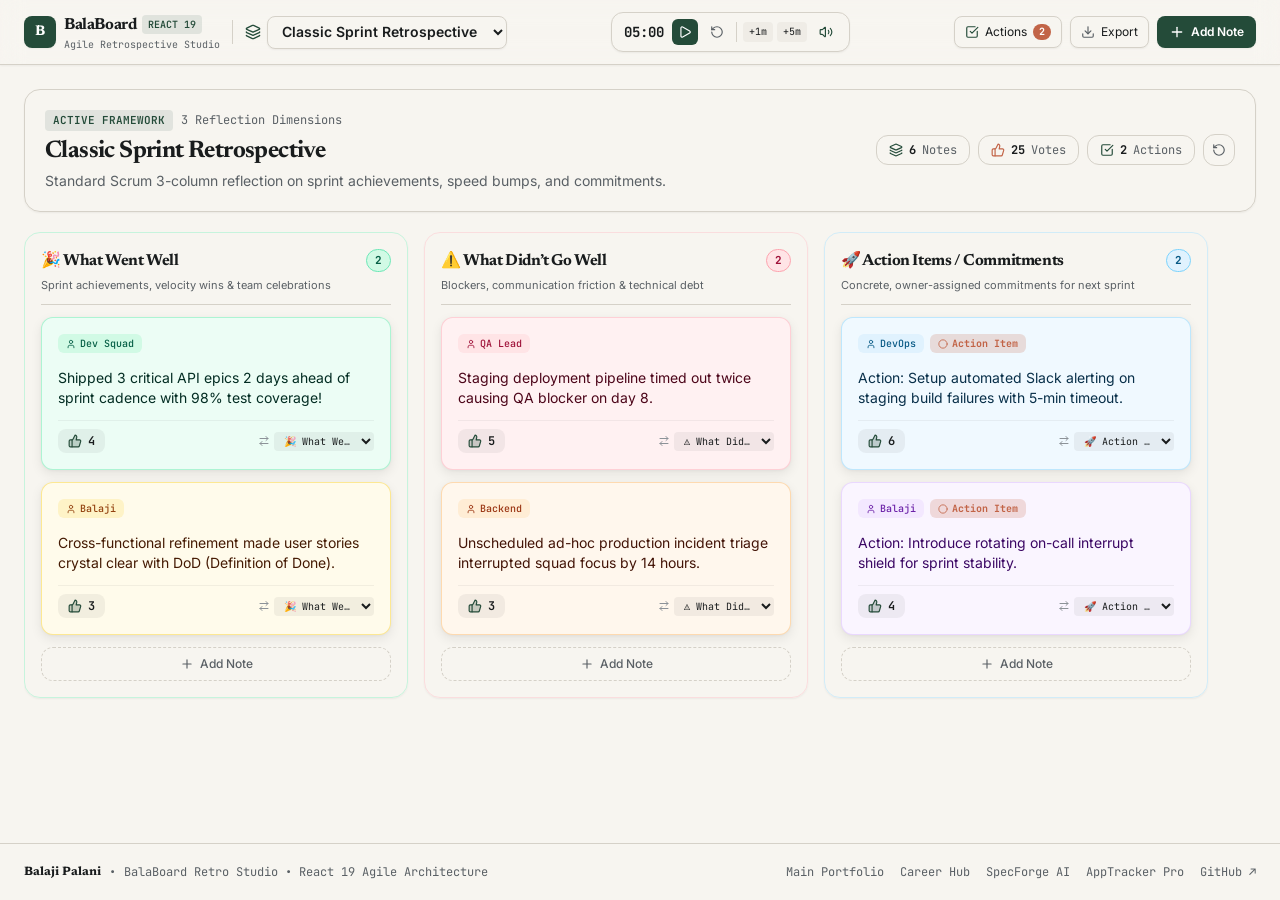
==== retro-studio/index.html @ a868adc1 "feat(retro): upgrade BalaBoard Retro Studio to React 19 and add OpenGraph social cards" ====
<!DOCTYPE html>
<html lang="en">
  <head>
    <meta charset="UTF-8" />
    <meta name="viewport" content="width=device-width, initial-scale=1.0" />
    <title>BalaBoard Retro Studio • Enterprise Agile Retrospective Canvas</title>
    <meta name="description" content="High-craft agile retrospective canvas with 8 sprint frameworks (Sailboat, 4Ls, DAKI, Mad/Sad/Glad), interactive sticky notes, dot voting, sprint timer chimes, and 1-click Jira export." />
    
    <!-- OpenGraph / Social Cards -->
    <meta property="og:type" content="website" />
    <meta property="og:title" content="BalaBoard Retro Studio • Enterprise Agile Retrospective Canvas" />
    <meta property="og:description" content="Interactive sprint retrospective canvas with 8 agile frameworks, Web Audio timer, sticky dot voting, and Jira issue synthesis." />
    <meta property="og:image" content="https://layyzee.github.io/scrum-master-career-portal/assets/img/og-balaboard.png" />
    <meta property="og:url" content="https://layyzee.github.io/scrum-master-career-portal/retro-studio/" />
    <meta name="twitter:card" content="summary_large_image" />
    <meta name="twitter:title" content="BalaBoard Retro Studio • Enterprise Agile Retrospective Canvas" />
    <meta name="twitter:description" content="Interactive sprint retrospective canvas with 8 agile frameworks, Web Audio timer, sticky dot voting, and Jira issue synthesis." />
    <meta name="twitter:image" content="https://layyzee.github.io/scrum-master-career-portal/assets/img/og-balaboard.png" />

    <!-- Google Fonts -->
    <link rel="preconnect" href="https://fonts.googleapis.com" />
    <link rel="preconnect" href="https://fonts.gstatic.com" crossorigin />
    <link href="https://fonts.googleapis.com/css2?family=Inter:wght@400;500;600;700&family=JetBrains+Mono:wght@400;500;600&family=Newsreader:ital,opsz,wght@0,6..72,400;0,6..72,500;0,6..72,600;1,6..72,400&display=swap" rel="stylesheet" />
    <script type="module" crossorigin src="./assets/index-BmQZ3aXp.js"></script>
    <link rel="stylesheet" crossorigin href="./assets/index-DiYZSaha.css">
  </head>
  <body class="bg-canvas text-ink antialiased selection:bg-forest/15 selection:text-forest overflow-x-hidden min-h-screen flex flex-col">
    <div id="root" class="flex-1 flex flex-col"></div>
  </body>
</html>
---- retro-studio/assets/index-DiYZSaha.css ----
*,:before,:after{--tw-border-spacing-x: 0;--tw-border-spacing-y: 0;--tw-translate-x: 0;--tw-translate-y: 0;--tw-rotate: 0;--tw-skew-x: 0;--tw-skew-y: 0;--tw-scale-x: 1;--tw-scale-y: 1;--tw-pan-x: ;--tw-pan-y: ;--tw-pinch-zoom: ;--tw-scroll-snap-strictness: proximity;--tw-gradient-from-position: ;--tw-gradient-via-position: ;--tw-gradient-to-position: ;--tw-ordinal: ;--tw-slashed-zero: ;--tw-numeric-figure: ;--tw-numeric-spacing: ;--tw-numeric-fraction: ;--tw-ring-inset: ;--tw-ring-offset-width: 0px;--tw-ring-offset-color: #fff;--tw-ring-color: rgb(59 130 246 / .5);--tw-ring-offset-shadow: 0 0 #0000;--tw-ring-shadow: 0 0 #0000;--tw-shadow: 0 0 #0000;--tw-shadow-colored: 0 0 #0000;--tw-blur: ;--tw-brightness: ;--tw-contrast: ;--tw-grayscale: ;--tw-hue-rotate: ;--tw-invert: ;--tw-saturate: ;--tw-sepia: ;--tw-drop-shadow: ;--tw-backdrop-blur: ;--tw-backdrop-brightness: ;--tw-backdrop-contrast: ;--tw-backdrop-grayscale: ;--tw-backdrop-hue-rotate: ;--tw-backdrop-invert: ;--tw-backdrop-opacity: ;--tw-backdrop-saturate: ;--tw-backdrop-sepia: ;--tw-contain-size: ;--tw-contain-layout: ;--tw-contain-paint: ;--tw-contain-style: }::backdrop{--tw-border-spacing-x: 0;--tw-border-spacing-y: 0;--tw-translate-x: 0;--tw-translate-y: 0;--tw-rotate: 0;--tw-skew-x: 0;--tw-skew-y: 0;--tw-scale-x: 1;--tw-scale-y: 1;--tw-pan-x: ;--tw-pan-y: ;--tw-pinch-zoom: ;--tw-scroll-snap-strictness: proximity;--tw-gradient-from-position: ;--tw-gradient-via-position: ;--tw-gradient-to-position: ;--tw-ordinal: ;--tw-slashed-zero: ;--tw-numeric-figure: ;--tw-numeric-spacing: ;--tw-numeric-fraction: ;--tw-ring-inset: ;--tw-ring-offset-width: 0px;--tw-ring-offset-color: #fff;--tw-ring-color: rgb(59 130 246 / .5);--tw-ring-offset-shadow: 0 0 #0000;--tw-ring-shadow: 0 0 #0000;--tw-shadow: 0 0 #0000;--tw-shadow-colored: 0 0 #0000;--tw-blur: ;--tw-brightness: ;--tw-contrast: ;--tw-grayscale: ;--tw-hue-rotate: ;--tw-invert: ;--tw-saturate: ;--tw-sepia: ;--tw-drop-shadow: ;--tw-backdrop-blur: ;--tw-backdrop-brightness: ;--tw-backdrop-contrast: ;--tw-backdrop-grayscale: ;--tw-backdrop-hue-rotate: ;--tw-backdrop-invert: ;--tw-backdrop-opacity: ;--tw-backdrop-saturate: ;--tw-backdrop-sepia: ;--tw-contain-size: ;--tw-contain-layout: ;--tw-contain-paint: ;--tw-contain-style: }*,:before,:after{box-sizing:border-box;border-width:0;border-style:solid;border-color:#e5e7eb}:before,:after{--tw-content: ""}html,:host{line-height:1.5;-webkit-text-size-adjust:100%;-moz-tab-size:4;-o-tab-size:4;tab-size:4;font-family:Inter,system-ui,sans-serif;font-feature-settings:normal;font-variation-settings:normal;-webkit-tap-highlight-color:transparent}body{margin:0;line-height:inherit}hr{height:0;color:inherit;border-top-width:1px}abbr:where([title]){-webkit-text-decoration:underline dotted;text-decoration:underline dotted}h1,h2,h3,h4,h5,h6{font-size:inherit;font-weight:inherit}a{color:inherit;text-decoration:inherit}b,strong{font-weight:bolder}code,kbd,samp,pre{font-family:JetBrains Mono,Menlo,monospace;font-feature-settings:normal;font-variation-settings:normal;font-size:1em}small{font-size:80%}sub,sup{font-size:75%;line-height:0;position:relative;vertical-align:baseline}sub{bottom:-.25em}sup{top:-.5em}table{text-indent:0;border-color:inherit;border-collapse:collapse}button,input,optgroup,select,textarea{font-family:inherit;font-feature-settings:inherit;font-variation-settings:inherit;font-size:100%;font-weight:inherit;line-height:inherit;letter-spacing:inherit;color:inherit;margin:0;padding:0}button,select{text-transform:none}button,input:where([type=button]),input:where([type=reset]),input:where([type=submit]){-webkit-appearance:button;background-color:transparent;background-image:none}:-moz-focusring{outline:auto}:-moz-ui-invalid{box-shadow:none}progress{vertical-align:baseline}::-webkit-inner-spin-button,::-webkit-outer-spin-button{height:auto}[type=search]{-webkit-appearance:textfield;outline-offset:-2px}::-webkit-search-decoration{-webkit-appearance:none}::-webkit-file-upload-button{-webkit-appearance:button;font:inherit}summary{display:list-item}blockquote,dl,dd,h1,h2,h3,h4,h5,h6,hr,figure,p,pre{margin:0}fieldset{margin:0;padding:0}legend{padding:0}ol,ul,menu{list-style:none;margin:0;padding:0}dialog{padding:0}textarea{resize:vertical}input::-moz-placeholder,textarea::-moz-placeholder{opacity:1;color:#9ca3af}input::placeholder,textarea::placeholder{opacity:1;color:#9ca3af}button,[role=button]{cursor:pointer}:disabled{cursor:default}img,svg,video,canvas,audio,iframe,embed,object{display:block;vertical-align:middle}img,video{max-width:100%;height:auto}[hidden]:where(:not([hidden=until-found])){display:none}html,body{margin:0;padding:0;overflow-x:clip}.fixed{position:fixed}.relative{position:relative}.sticky{position:sticky}.inset-0{top:0;right:0;bottom:0;left:0}.top-0{top:0}.z-30{z-index:30}.z-50{z-index:50}.mx-auto{margin-left:auto;margin-right:auto}.mb-2{margin-bottom:.5rem}.mb-3{margin-bottom:.75rem}.mt-0\.5{margin-top:.125rem}.mt-1{margin-top:.25rem}.mt-2{margin-top:.5rem}.mt-3{margin-top:.75rem}.mt-8{margin-top:2rem}.flex{display:flex}.inline-flex{display:inline-flex}.grid{display:grid}.hidden{display:none}.h-2{height:.5rem}.h-2\.5{height:.625rem}.h-3{height:.75rem}.h-3\.5{height:.875rem}.h-4{height:1rem}.h-5{height:1.25rem}.h-6{height:1.5rem}.h-7{height:1.75rem}.h-8{height:2rem}.h-full{height:100%}.max-h-\[380px\]{max-height:380px}.max-h-\[90vh\]{max-height:90vh}.min-h-\[160px\]{min-height:160px}.min-h-\[220px\]{min-height:220px}.min-h-screen{min-height:100vh}.w-2\.5{width:.625rem}.w-3{width:.75rem}.w-3\.5{width:.875rem}.w-4{width:1rem}.w-5{width:1.25rem}.w-7{width:1.75rem}.w-8{width:2rem}.w-full{width:100%}.w-px{width:1px}.min-w-0{min-width:0px}.min-w-\[280px\]{min-width:280px}.min-w-full{min-width:100%}.max-w-2xl{max-width:42rem}.max-w-7xl{max-width:80rem}.max-w-\[100px\]{max-width:100px}.max-w-\[170px\]{max-width:170px}.max-w-\[200px\]{max-width:200px}.max-w-full{max-width:100%}.max-w-lg{max-width:32rem}.max-w-md{max-width:28rem}.flex-1{flex:1 1 0%}.shrink-0{flex-shrink:0}.scale-110{--tw-scale-x: 1.1;--tw-scale-y: 1.1;transform:translate(var(--tw-translate-x),var(--tw-translate-y)) rotate(var(--tw-rotate)) skew(var(--tw-skew-x)) skewY(var(--tw-skew-y)) scaleX(var(--tw-scale-x)) scaleY(var(--tw-scale-y))}@keyframes pulse{50%{opacity:.5}}.animate-pulse{animation:pulse 2s cubic-bezier(.4,0,.6,1) infinite}.cursor-grab{cursor:grab}.cursor-pointer{cursor:pointer}.select-none{-webkit-user-select:none;-moz-user-select:none;user-select:none}.select-all{-webkit-user-select:all;-moz-user-select:all;user-select:all}.resize-none{resize:none}.grid-cols-1{grid-template-columns:repeat(1,minmax(0,1fr))}.flex-col{flex-direction:column}.flex-wrap{flex-wrap:wrap}.items-start{align-items:flex-start}.items-center{align-items:center}.justify-end{justify-content:flex-end}.justify-center{justify-content:center}.justify-between{justify-content:space-between}.gap-1{gap:.25rem}.gap-1\.5{gap:.375rem}.gap-2{gap:.5rem}.gap-2\.5{gap:.625rem}.gap-3{gap:.75rem}.gap-4{gap:1rem}.self-start{align-self:flex-start}.overflow-auto{overflow:auto}.overflow-hidden{overflow:hidden}.overflow-x-auto{overflow-x:auto}.overflow-y-auto{overflow-y:auto}.overflow-x-hidden{overflow-x:hidden}.truncate{overflow:hidden;text-overflow:ellipsis;white-space:nowrap}.whitespace-pre{white-space:pre}.whitespace-pre-wrap{white-space:pre-wrap}.rounded{border-radius:.25rem}.rounded-2xl{border-radius:1rem}.rounded-full{border-radius:9999px}.rounded-lg{border-radius:.5rem}.rounded-md{border-radius:.375rem}.rounded-xl{border-radius:.75rem}.border{border-width:1px}.border-2{border-width:2px}.border-b{border-bottom-width:1px}.border-l{border-left-width:1px}.border-t{border-top-width:1px}.border-dashed{border-style:dashed}.border-none{border-style:none}.border-amber-200\/60{border-color:#fde68a99}.border-amber-200\/90{border-color:#fde68ae6}.border-amber-300{--tw-border-opacity: 1;border-color:rgb(252 211 77 / var(--tw-border-opacity, 1))}.border-black\/10{border-color:#0000001a}.border-black\/5{border-color:#0000000d}.border-emerald-200\/60{border-color:#a7f3d099}.border-emerald-200\/90{border-color:#a7f3d0e6}.border-emerald-300{--tw-border-opacity: 1;border-color:rgb(110 231 183 / var(--tw-border-opacity, 1))}.border-orange-200\/90{border-color:#fed7aae6}.border-purple-200\/60{border-color:#e9d5ff99}.border-purple-200\/90{border-color:#e9d5ffe6}.border-purple-300{--tw-border-opacity: 1;border-color:rgb(216 180 254 / var(--tw-border-opacity, 1))}.border-rose-200\/60{border-color:#fecdd399}.border-rose-200\/90{border-color:#fecdd3e6}.border-rose-300{--tw-border-opacity: 1;border-color:rgb(253 164 175 / var(--tw-border-opacity, 1))}.border-sand-border{--tw-border-opacity: 1;border-color:rgb(213 209 200 / var(--tw-border-opacity, 1))}.border-sky-200\/60{border-color:#bae6fd99}.border-sky-200\/90{border-color:#bae6fde6}.border-sky-300{--tw-border-opacity: 1;border-color:rgb(125 211 252 / var(--tw-border-opacity, 1))}.border-slate-200\/60{border-color:#e2e8f099}.border-slate-300{--tw-border-opacity: 1;border-color:rgb(203 213 225 / var(--tw-border-opacity, 1))}.bg-amber-100{--tw-bg-opacity: 1;background-color:rgb(254 243 199 / var(--tw-bg-opacity, 1))}.bg-amber-50{--tw-bg-opacity: 1;background-color:rgb(255 251 235 / var(--tw-bg-opacity, 1))}.bg-amber-500\/5{background-color:#f59e0b0d}.bg-black\/5{background-color:#0000000d}.bg-canvas{--tw-bg-opacity: 1;background-color:rgb(247 245 240 / var(--tw-bg-opacity, 1))}.bg-canvas-warm{--tw-bg-opacity: 1;background-color:rgb(239 236 230 / var(--tw-bg-opacity, 1))}.bg-canvas-warm\/50{background-color:#efece680}.bg-canvas\/40{background-color:#f7f5f066}.bg-canvas\/50{background-color:#f7f5f080}.bg-canvas\/70{background-color:#f7f5f0b3}.bg-emerald-100{--tw-bg-opacity: 1;background-color:rgb(209 250 229 / var(--tw-bg-opacity, 1))}.bg-emerald-50{--tw-bg-opacity: 1;background-color:rgb(236 253 245 / var(--tw-bg-opacity, 1))}.bg-emerald-500\/5{background-color:#10b9810d}.bg-forest{--tw-bg-opacity: 1;background-color:rgb(36 75 57 / var(--tw-bg-opacity, 1))}.bg-forest\/10{background-color:#244b391a}.bg-ink\/30{background-color:#191c1d4d}.bg-ink\/40{background-color:#191c1d66}.bg-orange-100{--tw-bg-opacity: 1;background-color:rgb(255 237 213 / var(--tw-bg-opacity, 1))}.bg-orange-50{--tw-bg-opacity: 1;background-color:rgb(255 247 237 / var(--tw-bg-opacity, 1))}.bg-purple-100{--tw-bg-opacity: 1;background-color:rgb(243 232 255 / var(--tw-bg-opacity, 1))}.bg-purple-50{--tw-bg-opacity: 1;background-color:rgb(250 245 255 / var(--tw-bg-opacity, 1))}.bg-purple-500\/5{background-color:#a855f70d}.bg-rose-100{--tw-bg-opacity: 1;background-color:rgb(255 228 230 / var(--tw-bg-opacity, 1))}.bg-rose-50{--tw-bg-opacity: 1;background-color:rgb(255 241 242 / var(--tw-bg-opacity, 1))}.bg-rose-500\/5{background-color:#f43f5e0d}.bg-sand{--tw-bg-opacity: 1;background-color:rgb(232 229 223 / var(--tw-bg-opacity, 1))}.bg-sand-border{--tw-bg-opacity: 1;background-color:rgb(213 209 200 / var(--tw-bg-opacity, 1))}.bg-sky-100{--tw-bg-opacity: 1;background-color:rgb(224 242 254 / var(--tw-bg-opacity, 1))}.bg-sky-50{--tw-bg-opacity: 1;background-color:rgb(240 249 255 / var(--tw-bg-opacity, 1))}.bg-sky-500\/5{background-color:#0ea5e90d}.bg-slate-100{--tw-bg-opacity: 1;background-color:rgb(241 245 249 / var(--tw-bg-opacity, 1))}.bg-slate-500\/5{background-color:#64748b0d}.bg-terracotta{--tw-bg-opacity: 1;background-color:rgb(194 100 71 / var(--tw-bg-opacity, 1))}.bg-terracotta\/20{background-color:#c2644733}.fill-forest{fill:#244b39}.fill-forest\/20{fill:#244b3933}.p-1{padding:.25rem}.p-2{padding:.5rem}.p-2\.5{padding:.625rem}.p-3{padding:.75rem}.p-4{padding:1rem}.p-5{padding:1.25rem}.p-6{padding:1.5rem}.p-8{padding:2rem}.px-1\.5{padding-left:.375rem;padding-right:.375rem}.px-2{padding-left:.5rem;padding-right:.5rem}.px-2\.5{padding-left:.625rem;padding-right:.625rem}.px-3{padding-left:.75rem;padding-right:.75rem}.px-3\.5{padding-left:.875rem;padding-right:.875rem}.px-4{padding-left:1rem;padding-right:1rem}.py-0\.5{padding-top:.125rem;padding-bottom:.125rem}.py-1{padding-top:.25rem;padding-bottom:.25rem}.py-1\.5{padding-top:.375rem;padding-bottom:.375rem}.py-2{padding-top:.5rem;padding-bottom:.5rem}.py-2\.5{padding-top:.625rem;padding-bottom:.625rem}.py-3{padding-top:.75rem;padding-bottom:.75rem}.py-4{padding-top:1rem;padding-bottom:1rem}.py-5{padding-top:1.25rem;padding-bottom:1.25rem}.pb-3{padding-bottom:.75rem}.pb-4{padding-bottom:1rem}.pl-1\.5{padding-left:.375rem}.pt-1{padding-top:.25rem}.pt-2{padding-top:.5rem}.text-center{text-align:center}.font-mono{font-family:JetBrains Mono,Menlo,monospace}.font-sans{font-family:Inter,system-ui,sans-serif}.font-serif{font-family:Newsreader,Georgia,serif}.text-\[10px\]{font-size:10px}.text-\[11px\]{font-size:11px}.text-base{font-size:1rem;line-height:1.5rem}.text-lg{font-size:1.125rem;line-height:1.75rem}.text-sm{font-size:.875rem;line-height:1.25rem}.text-xl{font-size:1.25rem;line-height:1.75rem}.text-xs{font-size:.75rem;line-height:1rem}.font-bold{font-weight:700}.font-medium{font-weight:500}.font-semibold{font-weight:600}.uppercase{text-transform:uppercase}.tabular-nums{--tw-numeric-spacing: tabular-nums;font-variant-numeric:var(--tw-ordinal) var(--tw-slashed-zero) var(--tw-numeric-figure) var(--tw-numeric-spacing) var(--tw-numeric-fraction)}.leading-none{line-height:1}.leading-relaxed{line-height:1.625}.leading-tight{line-height:1.25}.tracking-tight{letter-spacing:-.025em}.text-amber-800{--tw-text-opacity: 1;color:rgb(146 64 14 / var(--tw-text-opacity, 1))}.text-amber-950{--tw-text-opacity: 1;color:rgb(69 26 3 / var(--tw-text-opacity, 1))}.text-emerald-800{--tw-text-opacity: 1;color:rgb(6 95 70 / var(--tw-text-opacity, 1))}.text-emerald-950{--tw-text-opacity: 1;color:rgb(2 44 34 / var(--tw-text-opacity, 1))}.text-forest{--tw-text-opacity: 1;color:rgb(36 75 57 / var(--tw-text-opacity, 1))}.text-ink{--tw-text-opacity: 1;color:rgb(25 28 29 / var(--tw-text-opacity, 1))}.text-ink-muted{--tw-text-opacity: 1;color:rgb(90 96 101 / var(--tw-text-opacity, 1))}.text-ink-subtle{--tw-text-opacity: 1;color:rgb(140 146 152 / var(--tw-text-opacity, 1))}.text-orange-800{--tw-text-opacity: 1;color:rgb(154 52 18 / var(--tw-text-opacity, 1))}.text-orange-950{--tw-text-opacity: 1;color:rgb(67 20 7 / var(--tw-text-opacity, 1))}.text-purple-800{--tw-text-opacity: 1;color:rgb(107 33 168 / var(--tw-text-opacity, 1))}.text-purple-950{--tw-text-opacity: 1;color:rgb(59 7 100 / var(--tw-text-opacity, 1))}.text-rose-800{--tw-text-opacity: 1;color:rgb(159 18 57 / var(--tw-text-opacity, 1))}.text-rose-950{--tw-text-opacity: 1;color:rgb(76 5 25 / var(--tw-text-opacity, 1))}.text-sand-border{--tw-text-opacity: 1;color:rgb(213 209 200 / var(--tw-text-opacity, 1))}.text-sky-800{--tw-text-opacity: 1;color:rgb(7 89 133 / var(--tw-text-opacity, 1))}.text-sky-950{--tw-text-opacity: 1;color:rgb(8 47 73 / var(--tw-text-opacity, 1))}.text-slate-800{--tw-text-opacity: 1;color:rgb(30 41 59 / var(--tw-text-opacity, 1))}.text-terracotta{--tw-text-opacity: 1;color:rgb(194 100 71 / var(--tw-text-opacity, 1))}.text-white{--tw-text-opacity: 1;color:rgb(255 255 255 / var(--tw-text-opacity, 1))}.underline{text-decoration-line:underline}.line-through{text-decoration-line:line-through}.antialiased{-webkit-font-smoothing:antialiased;-moz-osx-font-smoothing:grayscale}.opacity-0{opacity:0}.opacity-60{opacity:.6}.opacity-75{opacity:.75}.shadow-2xl{--tw-shadow: 0 25px 50px -12px rgb(0 0 0 / .25);--tw-shadow-colored: 0 25px 50px -12px var(--tw-shadow-color);box-shadow:var(--tw-ring-offset-shadow, 0 0 #0000),var(--tw-ring-shadow, 0 0 #0000),var(--tw-shadow)}.shadow-sticky{--tw-shadow: 0 4px 12px rgba(25, 28, 29, .08), 0 1px 3px rgba(25, 28, 29, .04);--tw-shadow-colored: 0 4px 12px var(--tw-shadow-color), 0 1px 3px var(--tw-shadow-color);box-shadow:var(--tw-ring-offset-shadow, 0 0 #0000),var(--tw-ring-shadow, 0 0 #0000),var(--tw-shadow)}.shadow-xs{--tw-shadow: 0 1px 2px rgba(25, 28, 29, .05);--tw-shadow-colored: 0 1px 2px var(--tw-shadow-color);box-shadow:var(--tw-ring-offset-shadow, 0 0 #0000),var(--tw-ring-shadow, 0 0 #0000),var(--tw-shadow)}.ring{--tw-ring-offset-shadow: var(--tw-ring-inset) 0 0 0 var(--tw-ring-offset-width) var(--tw-ring-offset-color);--tw-ring-shadow: var(--tw-ring-inset) 0 0 0 calc(3px + var(--tw-ring-offset-width)) var(--tw-ring-color);box-shadow:var(--tw-ring-offset-shadow),var(--tw-ring-shadow),var(--tw-shadow, 0 0 #0000)}.ring-2{--tw-ring-offset-shadow: var(--tw-ring-inset) 0 0 0 var(--tw-ring-offset-width) var(--tw-ring-offset-color);--tw-ring-shadow: var(--tw-ring-inset) 0 0 0 calc(2px + var(--tw-ring-offset-width)) var(--tw-ring-color);box-shadow:var(--tw-ring-offset-shadow),var(--tw-ring-shadow),var(--tw-shadow, 0 0 #0000)}.ring-amber-400{--tw-ring-opacity: 1;--tw-ring-color: rgb(251 191 36 / var(--tw-ring-opacity, 1))}.ring-emerald-400{--tw-ring-opacity: 1;--tw-ring-color: rgb(52 211 153 / var(--tw-ring-opacity, 1))}.ring-orange-400{--tw-ring-opacity: 1;--tw-ring-color: rgb(251 146 60 / var(--tw-ring-opacity, 1))}.ring-purple-400{--tw-ring-opacity: 1;--tw-ring-color: rgb(192 132 252 / var(--tw-ring-opacity, 1))}.ring-rose-400{--tw-ring-opacity: 1;--tw-ring-color: rgb(251 113 133 / var(--tw-ring-opacity, 1))}.ring-sky-400{--tw-ring-opacity: 1;--tw-ring-color: rgb(56 189 248 / var(--tw-ring-opacity, 1))}.ring-offset-2{--tw-ring-offset-width: 2px}.filter{filter:var(--tw-blur) var(--tw-brightness) var(--tw-contrast) var(--tw-grayscale) var(--tw-hue-rotate) var(--tw-invert) var(--tw-saturate) var(--tw-sepia) var(--tw-drop-shadow)}.backdrop-blur-md{--tw-backdrop-blur: blur(12px);-webkit-backdrop-filter:var(--tw-backdrop-blur) var(--tw-backdrop-brightness) var(--tw-backdrop-contrast) var(--tw-backdrop-grayscale) var(--tw-backdrop-hue-rotate) var(--tw-backdrop-invert) var(--tw-backdrop-opacity) var(--tw-backdrop-saturate) var(--tw-backdrop-sepia);backdrop-filter:var(--tw-backdrop-blur) var(--tw-backdrop-brightness) var(--tw-backdrop-contrast) var(--tw-backdrop-grayscale) var(--tw-backdrop-hue-rotate) var(--tw-backdrop-invert) var(--tw-backdrop-opacity) var(--tw-backdrop-saturate) var(--tw-backdrop-sepia)}.transition-all{transition-property:all;transition-timing-function:cubic-bezier(.4,0,.2,1);transition-duration:.15s}.transition-colors{transition-property:color,background-color,border-color,text-decoration-color,fill,stroke;transition-timing-function:cubic-bezier(.4,0,.2,1);transition-duration:.15s}.transition-opacity{transition-property:opacity;transition-timing-function:cubic-bezier(.4,0,.2,1);transition-duration:.15s}.transition-transform{transition-property:transform;transition-timing-function:cubic-bezier(.4,0,.2,1);transition-duration:.15s}.duration-150{transition-duration:.15s}.duration-200{transition-duration:.2s}.duration-300{transition-duration:.3s}::-webkit-scrollbar{width:6px;height:6px}::-webkit-scrollbar-track{background:transparent}::-webkit-scrollbar-thumb{background:#55606533;border-radius:9999px}::-webkit-scrollbar-thumb:hover{background:#55606559}.sticky-note{transition:transform .18s cubic-bezier(.16,1,.3,1),box-shadow .18s ease}.sticky-note:hover{transform:translateY(-2px) scale(1.01)}.sticky-note.is-dragging{opacity:.4;transform:scale(.96) rotate(-1deg)}.column-drop-zone.drag-over{outline:2px dashed #244B39;outline-offset:-3px;background-color:#244b390a}.selection\:bg-forest\/15 *::-moz-selection{background-color:#244b3926}.selection\:bg-forest\/15 *::selection{background-color:#244b3926}.selection\:text-forest *::-moz-selection{--tw-text-opacity: 1;color:rgb(36 75 57 / var(--tw-text-opacity, 1))}.selection\:text-forest *::selection{--tw-text-opacity: 1;color:rgb(36 75 57 / var(--tw-text-opacity, 1))}.selection\:bg-forest\/15::-moz-selection{background-color:#244b3926}.selection\:bg-forest\/15::selection{background-color:#244b3926}.selection\:text-forest::-moz-selection{--tw-text-opacity: 1;color:rgb(36 75 57 / var(--tw-text-opacity, 1))}.selection\:text-forest::selection{--tw-text-opacity: 1;color:rgb(36 75 57 / var(--tw-text-opacity, 1))}.placeholder\:text-ink-subtle::-moz-placeholder{--tw-text-opacity: 1;color:rgb(140 146 152 / var(--tw-text-opacity, 1))}.placeholder\:text-ink-subtle::placeholder{--tw-text-opacity: 1;color:rgb(140 146 152 / var(--tw-text-opacity, 1))}.hover\:scale-105:hover{--tw-scale-x: 1.05;--tw-scale-y: 1.05;transform:translate(var(--tw-translate-x),var(--tw-translate-y)) rotate(var(--tw-rotate)) skew(var(--tw-skew-x)) skewY(var(--tw-skew-y)) scaleX(var(--tw-scale-x)) scaleY(var(--tw-scale-y))}.hover\:scale-110:hover{--tw-scale-x: 1.1;--tw-scale-y: 1.1;transform:translate(var(--tw-translate-x),var(--tw-translate-y)) rotate(var(--tw-rotate)) skew(var(--tw-skew-x)) skewY(var(--tw-skew-y)) scaleX(var(--tw-scale-x)) scaleY(var(--tw-scale-y))}.hover\:border-amber-400:hover{--tw-border-opacity: 1;border-color:rgb(251 191 36 / var(--tw-border-opacity, 1))}.hover\:border-emerald-400:hover{--tw-border-opacity: 1;border-color:rgb(52 211 153 / var(--tw-border-opacity, 1))}.hover\:border-forest:hover{--tw-border-opacity: 1;border-color:rgb(36 75 57 / var(--tw-border-opacity, 1))}.hover\:border-orange-400:hover{--tw-border-opacity: 1;border-color:rgb(251 146 60 / var(--tw-border-opacity, 1))}.hover\:border-purple-400:hover{--tw-border-opacity: 1;border-color:rgb(192 132 252 / var(--tw-border-opacity, 1))}.hover\:border-rose-400:hover{--tw-border-opacity: 1;border-color:rgb(251 113 133 / var(--tw-border-opacity, 1))}.hover\:border-sky-400:hover{--tw-border-opacity: 1;border-color:rgb(56 189 248 / var(--tw-border-opacity, 1))}.hover\:bg-black\/10:hover{background-color:#0000001a}.hover\:bg-canvas:hover{--tw-bg-opacity: 1;background-color:rgb(247 245 240 / var(--tw-bg-opacity, 1))}.hover\:bg-canvas-warm:hover{--tw-bg-opacity: 1;background-color:rgb(239 236 230 / var(--tw-bg-opacity, 1))}.hover\:bg-forest-light:hover{--tw-bg-opacity: 1;background-color:rgb(47 94 72 / var(--tw-bg-opacity, 1))}.hover\:bg-sand-border:hover{--tw-bg-opacity: 1;background-color:rgb(213 209 200 / var(--tw-bg-opacity, 1))}.hover\:bg-terracotta-dark:hover{--tw-bg-opacity: 1;background-color:rgb(163 79 53 / var(--tw-bg-opacity, 1))}.hover\:bg-terracotta\/30:hover{background-color:#c264474d}.hover\:text-forest:hover{--tw-text-opacity: 1;color:rgb(36 75 57 / var(--tw-text-opacity, 1))}.hover\:text-forest-dark:hover{--tw-text-opacity: 1;color:rgb(27 56 43 / var(--tw-text-opacity, 1))}.hover\:text-ink:hover{--tw-text-opacity: 1;color:rgb(25 28 29 / var(--tw-text-opacity, 1))}.hover\:text-rose-600:hover{--tw-text-opacity: 1;color:rgb(225 29 72 / var(--tw-text-opacity, 1))}.hover\:shadow-sticky-hover:hover{--tw-shadow: 0 8px 24px rgba(25, 28, 29, .12), 0 2px 6px rgba(25, 28, 29, .06);--tw-shadow-colored: 0 8px 24px var(--tw-shadow-color), 0 2px 6px var(--tw-shadow-color);box-shadow:var(--tw-ring-offset-shadow, 0 0 #0000),var(--tw-ring-shadow, 0 0 #0000),var(--tw-shadow)}.focus\:outline-none:focus{outline:2px solid transparent;outline-offset:2px}.focus\:ring-1:focus{--tw-ring-offset-shadow: var(--tw-ring-inset) 0 0 0 var(--tw-ring-offset-width) var(--tw-ring-offset-color);--tw-ring-shadow: var(--tw-ring-inset) 0 0 0 calc(1px + var(--tw-ring-offset-width)) var(--tw-ring-color);box-shadow:var(--tw-ring-offset-shadow),var(--tw-ring-shadow),var(--tw-shadow, 0 0 #0000)}.focus\:ring-2:focus{--tw-ring-offset-shadow: var(--tw-ring-inset) 0 0 0 var(--tw-ring-offset-width) var(--tw-ring-offset-color);--tw-ring-shadow: var(--tw-ring-inset) 0 0 0 calc(2px + var(--tw-ring-offset-width)) var(--tw-ring-color);box-shadow:var(--tw-ring-offset-shadow),var(--tw-ring-shadow),var(--tw-shadow, 0 0 #0000)}.focus\:ring-forest:focus{--tw-ring-opacity: 1;--tw-ring-color: rgb(36 75 57 / var(--tw-ring-opacity, 1))}.active\:scale-95:active{--tw-scale-x: .95;--tw-scale-y: .95;transform:translate(var(--tw-translate-x),var(--tw-translate-y)) rotate(var(--tw-rotate)) skew(var(--tw-skew-x)) skewY(var(--tw-skew-y)) scaleX(var(--tw-scale-x)) scaleY(var(--tw-scale-y))}.active\:cursor-grabbing:active{cursor:grabbing}.group:hover .group-hover\:opacity-100{opacity:1}@media(min-width:640px){.sm\:block{display:block}.sm\:inline{display:inline}.sm\:flex{display:flex}.sm\:max-w-\[240px\]{max-width:240px}.sm\:max-w-sm{max-width:24rem}.sm\:grid-cols-2{grid-template-columns:repeat(2,minmax(0,1fr))}.sm\:flex-row{flex-direction:row}.sm\:gap-2{gap:.5rem}.sm\:p-1\.5{padding:.375rem}.sm\:p-4{padding:1rem}.sm\:p-5{padding:1.25rem}.sm\:p-6{padding:1.5rem}.sm\:px-2\.5{padding-left:.625rem;padding-right:.625rem}.sm\:px-3{padding-left:.75rem;padding-right:.75rem}.sm\:px-5{padding-left:1.25rem;padding-right:1.25rem}.sm\:px-6{padding-left:1.5rem;padding-right:1.5rem}.sm\:py-1\.5{padding-top:.375rem;padding-bottom:.375rem}.sm\:py-3{padding-top:.75rem;padding-bottom:.75rem}.sm\:py-6{padding-top:1.5rem;padding-bottom:1.5rem}.sm\:text-2xl{font-size:1.5rem;line-height:2rem}.sm\:text-base{font-size:1rem;line-height:1.5rem}.sm\:text-sm{font-size:.875rem;line-height:1.25rem}}@media(min-width:768px){.md\:block{display:block}.md\:inline{display:inline}.md\:flex-row{flex-direction:row}.md\:items-center{align-items:center}.md\:self-auto{align-self:auto}}@media(min-width:1024px){.lg\:block{display:block}}@media(min-width:1280px){.xl\:flex{display:flex}}
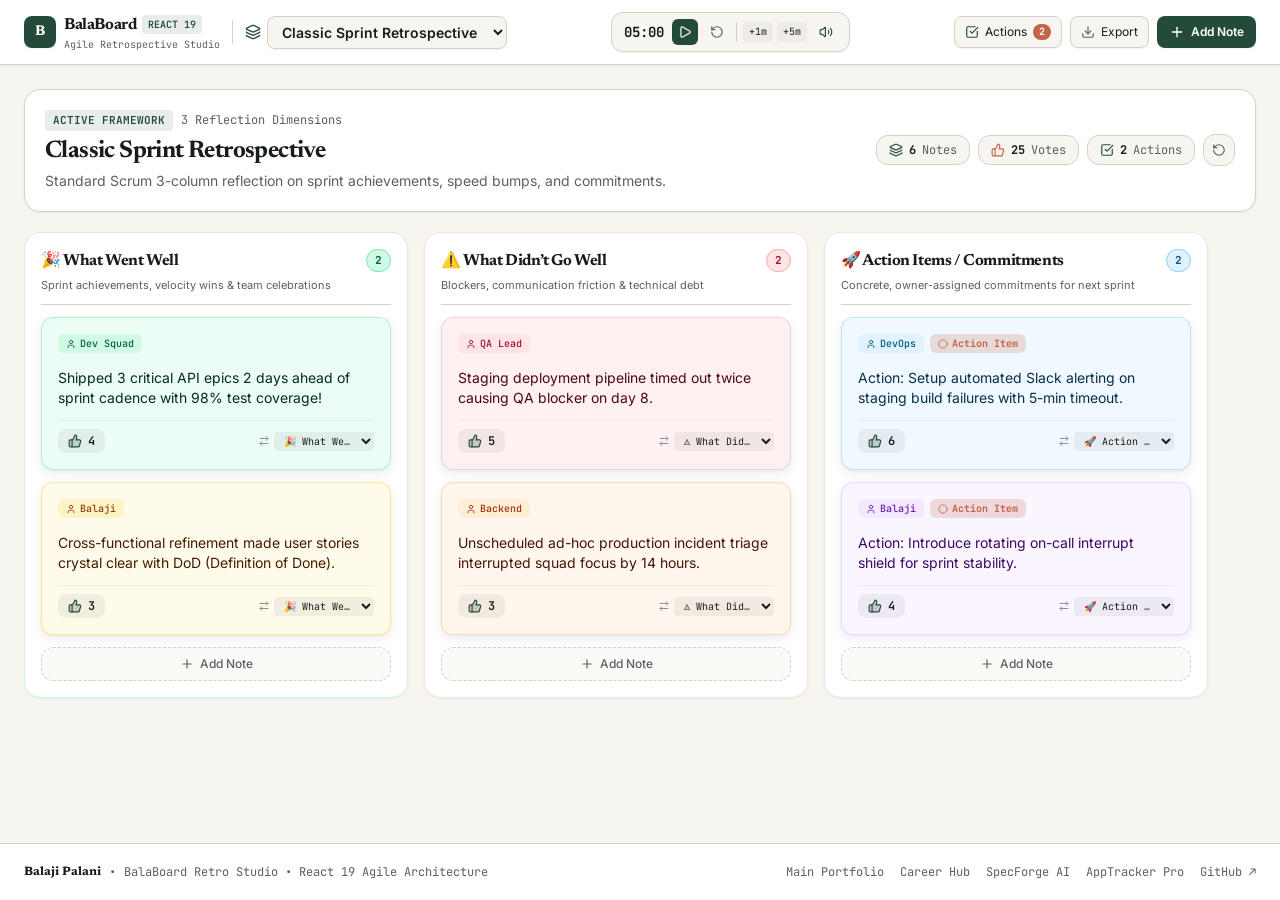
==== commit bde912a4: "fix(retro): fix transparent modal background with solid card styling and backdrop blur" ====
--- a/retro-studio/index.html
+++ b/retro-studio/index.html
@@ -21,8 +21,8 @@
     <link rel="preconnect" href="https://fonts.googleapis.com" />
     <link rel="preconnect" href="https://fonts.gstatic.com" crossorigin />
     <link href="https://fonts.googleapis.com/css2?family=Inter:wght@400;500;600;700&family=JetBrains+Mono:wght@400;500;600&family=Newsreader:ital,opsz,wght@0,6..72,400;0,6..72,500;0,6..72,600;1,6..72,400&display=swap" rel="stylesheet" />
-    <script type="module" crossorigin src="./assets/index-BmQZ3aXp.js"></script>
-    <link rel="stylesheet" crossorigin href="./assets/index-DiYZSaha.css">
+    <script type="module" crossorigin src="./assets/index-Beeuv8_q.js"></script>
+    <link rel="stylesheet" crossorigin href="./assets/index-DoCYtnZL.css">
   </head>
   <body class="bg-canvas text-ink antialiased selection:bg-forest/15 selection:text-forest overflow-x-hidden min-h-screen flex flex-col">
     <div id="root" class="flex-1 flex flex-col"></div>
--- a/retro-studio/assets/index-DoCYtnZL.css
+++ b/retro-studio/assets/index-DoCYtnZL.css
@@ -0,0 +1 @@
+*,:before,:after{--tw-border-spacing-x: 0;--tw-border-spacing-y: 0;--tw-translate-x: 0;--tw-translate-y: 0;--tw-rotate: 0;--tw-skew-x: 0;--tw-skew-y: 0;--tw-scale-x: 1;--tw-scale-y: 1;--tw-pan-x: ;--tw-pan-y: ;--tw-pinch-zoom: ;--tw-scroll-snap-strictness: proximity;--tw-gradient-from-position: ;--tw-gradient-via-position: ;--tw-gradient-to-position: ;--tw-ordinal: ;--tw-slashed-zero: ;--tw-numeric-figure: ;--tw-numeric-spacing: ;--tw-numeric-fraction: ;--tw-ring-inset: ;--tw-ring-offset-width: 0px;--tw-ring-offset-color: #fff;--tw-ring-color: rgb(59 130 246 / .5);--tw-ring-offset-shadow: 0 0 #0000;--tw-ring-shadow: 0 0 #0000;--tw-shadow: 0 0 #0000;--tw-shadow-colored: 0 0 #0000;--tw-blur: ;--tw-brightness: ;--tw-contrast: ;--tw-grayscale: ;--tw-hue-rotate: ;--tw-invert: ;--tw-saturate: ;--tw-sepia: ;--tw-drop-shadow: ;--tw-backdrop-blur: ;--tw-backdrop-brightness: ;--tw-backdrop-contrast: ;--tw-backdrop-grayscale: ;--tw-backdrop-hue-rotate: ;--tw-backdrop-invert: ;--tw-backdrop-opacity: ;--tw-backdrop-saturate: ;--tw-backdrop-sepia: ;--tw-contain-size: ;--tw-contain-layout: ;--tw-contain-paint: ;--tw-contain-style: }::backdrop{--tw-border-spacing-x: 0;--tw-border-spacing-y: 0;--tw-translate-x: 0;--tw-translate-y: 0;--tw-rotate: 0;--tw-skew-x: 0;--tw-skew-y: 0;--tw-scale-x: 1;--tw-scale-y: 1;--tw-pan-x: ;--tw-pan-y: ;--tw-pinch-zoom: ;--tw-scroll-snap-strictness: proximity;--tw-gradient-from-position: ;--tw-gradient-via-position: ;--tw-gradient-to-position: ;--tw-ordinal: ;--tw-slashed-zero: ;--tw-numeric-figure: ;--tw-numeric-spacing: ;--tw-numeric-fraction: ;--tw-ring-inset: ;--tw-ring-offset-width: 0px;--tw-ring-offset-color: #fff;--tw-ring-color: rgb(59 130 246 / .5);--tw-ring-offset-shadow: 0 0 #0000;--tw-ring-shadow: 0 0 #0000;--tw-shadow: 0 0 #0000;--tw-shadow-colored: 0 0 #0000;--tw-blur: ;--tw-brightness: ;--tw-contrast: ;--tw-grayscale: ;--tw-hue-rotate: ;--tw-invert: ;--tw-saturate: ;--tw-sepia: ;--tw-drop-shadow: ;--tw-backdrop-blur: ;--tw-backdrop-brightness: ;--tw-backdrop-contrast: ;--tw-backdrop-grayscale: ;--tw-backdrop-hue-rotate: ;--tw-backdrop-invert: ;--tw-backdrop-opacity: ;--tw-backdrop-saturate: ;--tw-backdrop-sepia: ;--tw-contain-size: ;--tw-contain-layout: ;--tw-contain-paint: ;--tw-contain-style: }*,:before,:after{box-sizing:border-box;border-width:0;border-style:solid;border-color:#e5e7eb}:before,:after{--tw-content: ""}html,:host{line-height:1.5;-webkit-text-size-adjust:100%;-moz-tab-size:4;-o-tab-size:4;tab-size:4;font-family:Inter,system-ui,sans-serif;font-feature-settings:normal;font-variation-settings:normal;-webkit-tap-highlight-color:transparent}body{margin:0;line-height:inherit}hr{height:0;color:inherit;border-top-width:1px}abbr:where([title]){-webkit-text-decoration:underline dotted;text-decoration:underline dotted}h1,h2,h3,h4,h5,h6{font-size:inherit;font-weight:inherit}a{color:inherit;text-decoration:inherit}b,strong{font-weight:bolder}code,kbd,samp,pre{font-family:JetBrains Mono,Menlo,monospace;font-feature-settings:normal;font-variation-settings:normal;font-size:1em}small{font-size:80%}sub,sup{font-size:75%;line-height:0;position:relative;vertical-align:baseline}sub{bottom:-.25em}sup{top:-.5em}table{text-indent:0;border-color:inherit;border-collapse:collapse}button,input,optgroup,select,textarea{font-family:inherit;font-feature-settings:inherit;font-variation-settings:inherit;font-size:100%;font-weight:inherit;line-height:inherit;letter-spacing:inherit;color:inherit;margin:0;padding:0}button,select{text-transform:none}button,input:where([type=button]),input:where([type=reset]),input:where([type=submit]){-webkit-appearance:button;background-color:transparent;background-image:none}:-moz-focusring{outline:auto}:-moz-ui-invalid{box-shadow:none}progress{vertical-align:baseline}::-webkit-inner-spin-button,::-webkit-outer-spin-button{height:auto}[type=search]{-webkit-appearance:textfield;outline-offset:-2px}::-webkit-search-decoration{-webkit-appearance:none}::-webkit-file-upload-button{-webkit-appearance:button;font:inherit}summary{display:list-item}blockquote,dl,dd,h1,h2,h3,h4,h5,h6,hr,figure,p,pre{margin:0}fieldset{margin:0;padding:0}legend{padding:0}ol,ul,menu{list-style:none;margin:0;padding:0}dialog{padding:0}textarea{resize:vertical}input::-moz-placeholder,textarea::-moz-placeholder{opacity:1;color:#9ca3af}input::placeholder,textarea::placeholder{opacity:1;color:#9ca3af}button,[role=button]{cursor:pointer}:disabled{cursor:default}img,svg,video,canvas,audio,iframe,embed,object{display:block;vertical-align:middle}img,video{max-width:100%;height:auto}[hidden]:where(:not([hidden=until-found])){display:none}html,body{margin:0;padding:0;overflow-x:clip}.fixed{position:fixed}.relative{position:relative}.sticky{position:sticky}.inset-0{top:0;right:0;bottom:0;left:0}.top-0{top:0}.z-10{z-index:10}.z-30{z-index:30}.z-50{z-index:50}.mx-auto{margin-left:auto;margin-right:auto}.mb-2{margin-bottom:.5rem}.mb-3{margin-bottom:.75rem}.mt-0\.5{margin-top:.125rem}.mt-1{margin-top:.25rem}.mt-2{margin-top:.5rem}.mt-3{margin-top:.75rem}.mt-8{margin-top:2rem}.flex{display:flex}.inline-flex{display:inline-flex}.grid{display:grid}.hidden{display:none}.h-2{height:.5rem}.h-2\.5{height:.625rem}.h-3{height:.75rem}.h-3\.5{height:.875rem}.h-4{height:1rem}.h-5{height:1.25rem}.h-6{height:1.5rem}.h-7{height:1.75rem}.h-8{height:2rem}.h-full{height:100%}.max-h-\[380px\]{max-height:380px}.max-h-\[90vh\]{max-height:90vh}.min-h-\[160px\]{min-height:160px}.min-h-\[220px\]{min-height:220px}.min-h-screen{min-height:100vh}.w-2\.5{width:.625rem}.w-3{width:.75rem}.w-3\.5{width:.875rem}.w-4{width:1rem}.w-5{width:1.25rem}.w-7{width:1.75rem}.w-8{width:2rem}.w-full{width:100%}.w-px{width:1px}.min-w-0{min-width:0px}.min-w-\[280px\]{min-width:280px}.min-w-full{min-width:100%}.max-w-2xl{max-width:42rem}.max-w-7xl{max-width:80rem}.max-w-\[100px\]{max-width:100px}.max-w-\[170px\]{max-width:170px}.max-w-\[200px\]{max-width:200px}.max-w-full{max-width:100%}.max-w-lg{max-width:32rem}.max-w-md{max-width:28rem}.flex-1{flex:1 1 0%}.shrink-0{flex-shrink:0}.scale-110{--tw-scale-x: 1.1;--tw-scale-y: 1.1;transform:translate(var(--tw-translate-x),var(--tw-translate-y)) rotate(var(--tw-rotate)) skew(var(--tw-skew-x)) skewY(var(--tw-skew-y)) scaleX(var(--tw-scale-x)) scaleY(var(--tw-scale-y))}@keyframes pulse{50%{opacity:.5}}.animate-pulse{animation:pulse 2s cubic-bezier(.4,0,.6,1) infinite}.cursor-grab{cursor:grab}.cursor-pointer{cursor:pointer}.select-none{-webkit-user-select:none;-moz-user-select:none;user-select:none}.select-all{-webkit-user-select:all;-moz-user-select:all;user-select:all}.resize-none{resize:none}.grid-cols-1{grid-template-columns:repeat(1,minmax(0,1fr))}.flex-col{flex-direction:column}.flex-wrap{flex-wrap:wrap}.items-start{align-items:flex-start}.items-center{align-items:center}.justify-end{justify-content:flex-end}.justify-center{justify-content:center}.justify-between{justify-content:space-between}.gap-1{gap:.25rem}.gap-1\.5{gap:.375rem}.gap-2{gap:.5rem}.gap-2\.5{gap:.625rem}.gap-3{gap:.75rem}.gap-4{gap:1rem}.self-start{align-self:flex-start}.overflow-auto{overflow:auto}.overflow-hidden{overflow:hidden}.overflow-x-auto{overflow-x:auto}.overflow-y-auto{overflow-y:auto}.overflow-x-hidden{overflow-x:hidden}.truncate{overflow:hidden;text-overflow:ellipsis;white-space:nowrap}.whitespace-pre{white-space:pre}.whitespace-pre-wrap{white-space:pre-wrap}.rounded{border-radius:.25rem}.rounded-2xl{border-radius:1rem}.rounded-full{border-radius:9999px}.rounded-lg{border-radius:.5rem}.rounded-md{border-radius:.375rem}.rounded-xl{border-radius:.75rem}.border{border-width:1px}.border-2{border-width:2px}.border-b{border-bottom-width:1px}.border-l{border-left-width:1px}.border-t{border-top-width:1px}.border-dashed{border-style:dashed}.border-none{border-style:none}.border-amber-200\/60{border-color:#fde68a99}.border-amber-200\/90{border-color:#fde68ae6}.border-amber-300{--tw-border-opacity: 1;border-color:rgb(252 211 77 / var(--tw-border-opacity, 1))}.border-black\/10{border-color:#0000001a}.border-black\/5{border-color:#0000000d}.border-emerald-200\/60{border-color:#a7f3d099}.border-emerald-200\/90{border-color:#a7f3d0e6}.border-emerald-300{--tw-border-opacity: 1;border-color:rgb(110 231 183 / var(--tw-border-opacity, 1))}.border-orange-200\/90{border-color:#fed7aae6}.border-purple-200\/60{border-color:#e9d5ff99}.border-purple-200\/90{border-color:#e9d5ffe6}.border-purple-300{--tw-border-opacity: 1;border-color:rgb(216 180 254 / var(--tw-border-opacity, 1))}.border-rose-200\/60{border-color:#fecdd399}.border-rose-200\/90{border-color:#fecdd3e6}.border-rose-300{--tw-border-opacity: 1;border-color:rgb(253 164 175 / var(--tw-border-opacity, 1))}.border-sand-border{--tw-border-opacity: 1;border-color:rgb(213 209 200 / var(--tw-border-opacity, 1))}.border-sky-200\/60{border-color:#bae6fd99}.border-sky-200\/90{border-color:#bae6fde6}.border-sky-300{--tw-border-opacity: 1;border-color:rgb(125 211 252 / var(--tw-border-opacity, 1))}.border-slate-200\/60{border-color:#e2e8f099}.border-slate-300{--tw-border-opacity: 1;border-color:rgb(203 213 225 / var(--tw-border-opacity, 1))}.bg-amber-100{--tw-bg-opacity: 1;background-color:rgb(254 243 199 / var(--tw-bg-opacity, 1))}.bg-amber-50{--tw-bg-opacity: 1;background-color:rgb(255 251 235 / var(--tw-bg-opacity, 1))}.bg-amber-500\/5{background-color:#f59e0b0d}.bg-black\/5{background-color:#0000000d}.bg-canvas{--tw-bg-opacity: 1;background-color:rgb(247 245 240 / var(--tw-bg-opacity, 1))}.bg-canvas-warm{--tw-bg-opacity: 1;background-color:rgb(239 236 230 / var(--tw-bg-opacity, 1))}.bg-canvas-warm\/50{background-color:#efece680}.bg-canvas\/40{background-color:#f7f5f066}.bg-canvas\/50{background-color:#f7f5f080}.bg-canvas\/70{background-color:#f7f5f0b3}.bg-card{--tw-bg-opacity: 1;background-color:rgb(255 255 255 / var(--tw-bg-opacity, 1))}.bg-card\/95{background-color:#fffffff2}.bg-emerald-100{--tw-bg-opacity: 1;background-color:rgb(209 250 229 / var(--tw-bg-opacity, 1))}.bg-emerald-50{--tw-bg-opacity: 1;background-color:rgb(236 253 245 / var(--tw-bg-opacity, 1))}.bg-emerald-500\/5{background-color:#10b9810d}.bg-forest{--tw-bg-opacity: 1;background-color:rgb(36 75 57 / var(--tw-bg-opacity, 1))}.bg-forest\/10{background-color:#244b391a}.bg-ink\/50{background-color:#191c1d80}.bg-ink\/60{background-color:#191c1d99}.bg-orange-100{--tw-bg-opacity: 1;background-color:rgb(255 237 213 / var(--tw-bg-opacity, 1))}.bg-orange-50{--tw-bg-opacity: 1;background-color:rgb(255 247 237 / var(--tw-bg-opacity, 1))}.bg-purple-100{--tw-bg-opacity: 1;background-color:rgb(243 232 255 / var(--tw-bg-opacity, 1))}.bg-purple-50{--tw-bg-opacity: 1;background-color:rgb(250 245 255 / var(--tw-bg-opacity, 1))}.bg-purple-500\/5{background-color:#a855f70d}.bg-rose-100{--tw-bg-opacity: 1;background-color:rgb(255 228 230 / var(--tw-bg-opacity, 1))}.bg-rose-50{--tw-bg-opacity: 1;background-color:rgb(255 241 242 / var(--tw-bg-opacity, 1))}.bg-rose-500\/5{background-color:#f43f5e0d}.bg-sand{--tw-bg-opacity: 1;background-color:rgb(232 229 223 / var(--tw-bg-opacity, 1))}.bg-sand-border{--tw-bg-opacity: 1;background-color:rgb(213 209 200 / var(--tw-bg-opacity, 1))}.bg-sky-100{--tw-bg-opacity: 1;background-color:rgb(224 242 254 / var(--tw-bg-opacity, 1))}.bg-sky-50{--tw-bg-opacity: 1;background-color:rgb(240 249 255 / var(--tw-bg-opacity, 1))}.bg-sky-500\/5{background-color:#0ea5e90d}.bg-slate-100{--tw-bg-opacity: 1;background-color:rgb(241 245 249 / var(--tw-bg-opacity, 1))}.bg-slate-500\/5{background-color:#64748b0d}.bg-terracotta{--tw-bg-opacity: 1;background-color:rgb(194 100 71 / var(--tw-bg-opacity, 1))}.bg-terracotta\/20{background-color:#c2644733}.bg-white{--tw-bg-opacity: 1;background-color:rgb(255 255 255 / var(--tw-bg-opacity, 1))}.fill-forest{fill:#244b39}.fill-forest\/20{fill:#244b3933}.p-1{padding:.25rem}.p-2{padding:.5rem}.p-2\.5{padding:.625rem}.p-3{padding:.75rem}.p-4{padding:1rem}.p-5{padding:1.25rem}.p-6{padding:1.5rem}.p-8{padding:2rem}.px-1\.5{padding-left:.375rem;padding-right:.375rem}.px-2{padding-left:.5rem;padding-right:.5rem}.px-2\.5{padding-left:.625rem;padding-right:.625rem}.px-3{padding-left:.75rem;padding-right:.75rem}.px-3\.5{padding-left:.875rem;padding-right:.875rem}.px-4{padding-left:1rem;padding-right:1rem}.py-0\.5{padding-top:.125rem;padding-bottom:.125rem}.py-1{padding-top:.25rem;padding-bottom:.25rem}.py-1\.5{padding-top:.375rem;padding-bottom:.375rem}.py-2{padding-top:.5rem;padding-bottom:.5rem}.py-2\.5{padding-top:.625rem;padding-bottom:.625rem}.py-3{padding-top:.75rem;padding-bottom:.75rem}.py-4{padding-top:1rem;padding-bottom:1rem}.py-5{padding-top:1.25rem;padding-bottom:1.25rem}.pb-3{padding-bottom:.75rem}.pb-4{padding-bottom:1rem}.pl-1\.5{padding-left:.375rem}.pt-1{padding-top:.25rem}.pt-2{padding-top:.5rem}.text-center{text-align:center}.font-mono{font-family:JetBrains Mono,Menlo,monospace}.font-sans{font-family:Inter,system-ui,sans-serif}.font-serif{font-family:Newsreader,Georgia,serif}.text-\[10px\]{font-size:10px}.text-\[11px\]{font-size:11px}.text-base{font-size:1rem;line-height:1.5rem}.text-lg{font-size:1.125rem;line-height:1.75rem}.text-sm{font-size:.875rem;line-height:1.25rem}.text-xl{font-size:1.25rem;line-height:1.75rem}.text-xs{font-size:.75rem;line-height:1rem}.font-bold{font-weight:700}.font-medium{font-weight:500}.font-semibold{font-weight:600}.uppercase{text-transform:uppercase}.tabular-nums{--tw-numeric-spacing: tabular-nums;font-variant-numeric:var(--tw-ordinal) var(--tw-slashed-zero) var(--tw-numeric-figure) var(--tw-numeric-spacing) var(--tw-numeric-fraction)}.leading-none{line-height:1}.leading-relaxed{line-height:1.625}.leading-tight{line-height:1.25}.tracking-tight{letter-spacing:-.025em}.text-amber-800{--tw-text-opacity: 1;color:rgb(146 64 14 / var(--tw-text-opacity, 1))}.text-amber-950{--tw-text-opacity: 1;color:rgb(69 26 3 / var(--tw-text-opacity, 1))}.text-emerald-800{--tw-text-opacity: 1;color:rgb(6 95 70 / var(--tw-text-opacity, 1))}.text-emerald-950{--tw-text-opacity: 1;color:rgb(2 44 34 / var(--tw-text-opacity, 1))}.text-forest{--tw-text-opacity: 1;color:rgb(36 75 57 / var(--tw-text-opacity, 1))}.text-ink{--tw-text-opacity: 1;color:rgb(25 28 29 / var(--tw-text-opacity, 1))}.text-ink-muted{--tw-text-opacity: 1;color:rgb(90 96 101 / var(--tw-text-opacity, 1))}.text-ink-subtle{--tw-text-opacity: 1;color:rgb(140 146 152 / var(--tw-text-opacity, 1))}.text-orange-800{--tw-text-opacity: 1;color:rgb(154 52 18 / var(--tw-text-opacity, 1))}.text-orange-950{--tw-text-opacity: 1;color:rgb(67 20 7 / var(--tw-text-opacity, 1))}.text-purple-800{--tw-text-opacity: 1;color:rgb(107 33 168 / var(--tw-text-opacity, 1))}.text-purple-950{--tw-text-opacity: 1;color:rgb(59 7 100 / var(--tw-text-opacity, 1))}.text-rose-800{--tw-text-opacity: 1;color:rgb(159 18 57 / var(--tw-text-opacity, 1))}.text-rose-950{--tw-text-opacity: 1;color:rgb(76 5 25 / var(--tw-text-opacity, 1))}.text-sand-border{--tw-text-opacity: 1;color:rgb(213 209 200 / var(--tw-text-opacity, 1))}.text-sky-800{--tw-text-opacity: 1;color:rgb(7 89 133 / var(--tw-text-opacity, 1))}.text-sky-950{--tw-text-opacity: 1;color:rgb(8 47 73 / var(--tw-text-opacity, 1))}.text-slate-800{--tw-text-opacity: 1;color:rgb(30 41 59 / var(--tw-text-opacity, 1))}.text-terracotta{--tw-text-opacity: 1;color:rgb(194 100 71 / var(--tw-text-opacity, 1))}.text-white{--tw-text-opacity: 1;color:rgb(255 255 255 / var(--tw-text-opacity, 1))}.underline{text-decoration-line:underline}.line-through{text-decoration-line:line-through}.antialiased{-webkit-font-smoothing:antialiased;-moz-osx-font-smoothing:grayscale}.opacity-0{opacity:0}.opacity-60{opacity:.6}.opacity-75{opacity:.75}.shadow-2xl{--tw-shadow: 0 25px 50px -12px rgb(0 0 0 / .25);--tw-shadow-colored: 0 25px 50px -12px var(--tw-shadow-color);box-shadow:var(--tw-ring-offset-shadow, 0 0 #0000),var(--tw-ring-shadow, 0 0 #0000),var(--tw-shadow)}.shadow-sticky{--tw-shadow: 0 4px 12px rgba(25, 28, 29, .08), 0 1px 3px rgba(25, 28, 29, .04);--tw-shadow-colored: 0 4px 12px var(--tw-shadow-color), 0 1px 3px var(--tw-shadow-color);box-shadow:var(--tw-ring-offset-shadow, 0 0 #0000),var(--tw-ring-shadow, 0 0 #0000),var(--tw-shadow)}.shadow-xs{--tw-shadow: 0 1px 2px rgba(25, 28, 29, .05);--tw-shadow-colored: 0 1px 2px var(--tw-shadow-color);box-shadow:var(--tw-ring-offset-shadow, 0 0 #0000),var(--tw-ring-shadow, 0 0 #0000),var(--tw-shadow)}.ring{--tw-ring-offset-shadow: var(--tw-ring-inset) 0 0 0 var(--tw-ring-offset-width) var(--tw-ring-offset-color);--tw-ring-shadow: var(--tw-ring-inset) 0 0 0 calc(3px + var(--tw-ring-offset-width)) var(--tw-ring-color);box-shadow:var(--tw-ring-offset-shadow),var(--tw-ring-shadow),var(--tw-shadow, 0 0 #0000)}.ring-2{--tw-ring-offset-shadow: var(--tw-ring-inset) 0 0 0 var(--tw-ring-offset-width) var(--tw-ring-offset-color);--tw-ring-shadow: var(--tw-ring-inset) 0 0 0 calc(2px + var(--tw-ring-offset-width)) var(--tw-ring-color);box-shadow:var(--tw-ring-offset-shadow),var(--tw-ring-shadow),var(--tw-shadow, 0 0 #0000)}.ring-amber-400{--tw-ring-opacity: 1;--tw-ring-color: rgb(251 191 36 / var(--tw-ring-opacity, 1))}.ring-emerald-400{--tw-ring-opacity: 1;--tw-ring-color: rgb(52 211 153 / var(--tw-ring-opacity, 1))}.ring-orange-400{--tw-ring-opacity: 1;--tw-ring-color: rgb(251 146 60 / var(--tw-ring-opacity, 1))}.ring-purple-400{--tw-ring-opacity: 1;--tw-ring-color: rgb(192 132 252 / var(--tw-ring-opacity, 1))}.ring-rose-400{--tw-ring-opacity: 1;--tw-ring-color: rgb(251 113 133 / var(--tw-ring-opacity, 1))}.ring-sky-400{--tw-ring-opacity: 1;--tw-ring-color: rgb(56 189 248 / var(--tw-ring-opacity, 1))}.ring-offset-2{--tw-ring-offset-width: 2px}.ring-offset-card{--tw-ring-offset-color: #FFFFFF}.filter{filter:var(--tw-blur) var(--tw-brightness) var(--tw-contrast) var(--tw-grayscale) var(--tw-hue-rotate) var(--tw-invert) var(--tw-saturate) var(--tw-sepia) var(--tw-drop-shadow)}.backdrop-blur-md{--tw-backdrop-blur: blur(12px);-webkit-backdrop-filter:var(--tw-backdrop-blur) var(--tw-backdrop-brightness) var(--tw-backdrop-contrast) var(--tw-backdrop-grayscale) var(--tw-backdrop-hue-rotate) var(--tw-backdrop-invert) var(--tw-backdrop-opacity) var(--tw-backdrop-saturate) var(--tw-backdrop-sepia);backdrop-filter:var(--tw-backdrop-blur) var(--tw-backdrop-brightness) var(--tw-backdrop-contrast) var(--tw-backdrop-grayscale) var(--tw-backdrop-hue-rotate) var(--tw-backdrop-invert) var(--tw-backdrop-opacity) var(--tw-backdrop-saturate) var(--tw-backdrop-sepia)}.backdrop-blur-sm{--tw-backdrop-blur: blur(4px);-webkit-backdrop-filter:var(--tw-backdrop-blur) var(--tw-backdrop-brightness) var(--tw-backdrop-contrast) var(--tw-backdrop-grayscale) var(--tw-backdrop-hue-rotate) var(--tw-backdrop-invert) var(--tw-backdrop-opacity) var(--tw-backdrop-saturate) var(--tw-backdrop-sepia);backdrop-filter:var(--tw-backdrop-blur) var(--tw-backdrop-brightness) var(--tw-backdrop-contrast) var(--tw-backdrop-grayscale) var(--tw-backdrop-hue-rotate) var(--tw-backdrop-invert) var(--tw-backdrop-opacity) var(--tw-backdrop-saturate) var(--tw-backdrop-sepia)}.transition-all{transition-property:all;transition-timing-function:cubic-bezier(.4,0,.2,1);transition-duration:.15s}.transition-colors{transition-property:color,background-color,border-color,text-decoration-color,fill,stroke;transition-timing-function:cubic-bezier(.4,0,.2,1);transition-duration:.15s}.transition-opacity{transition-property:opacity;transition-timing-function:cubic-bezier(.4,0,.2,1);transition-duration:.15s}.transition-transform{transition-property:transform;transition-timing-function:cubic-bezier(.4,0,.2,1);transition-duration:.15s}.duration-300{transition-duration:.3s}::-webkit-scrollbar{width:6px;height:6px}::-webkit-scrollbar-track{background:transparent}::-webkit-scrollbar-thumb{background:#55606533;border-radius:9999px}::-webkit-scrollbar-thumb:hover{background:#55606559}.sticky-note{transition:transform .18s cubic-bezier(.16,1,.3,1),box-shadow .18s ease}.sticky-note:hover{transform:translateY(-2px) scale(1.01)}.sticky-note.is-dragging{opacity:.4;transform:scale(.96) rotate(-1deg)}.column-drop-zone.drag-over{outline:2px dashed #244B39;outline-offset:-3px;background-color:#244b390a}.selection\:bg-forest\/15 *::-moz-selection{background-color:#244b3926}.selection\:bg-forest\/15 *::selection{background-color:#244b3926}.selection\:text-forest *::-moz-selection{--tw-text-opacity: 1;color:rgb(36 75 57 / var(--tw-text-opacity, 1))}.selection\:text-forest *::selection{--tw-text-opacity: 1;color:rgb(36 75 57 / var(--tw-text-opacity, 1))}.selection\:bg-forest\/15::-moz-selection{background-color:#244b3926}.selection\:bg-forest\/15::selection{background-color:#244b3926}.selection\:text-forest::-moz-selection{--tw-text-opacity: 1;color:rgb(36 75 57 / var(--tw-text-opacity, 1))}.selection\:text-forest::selection{--tw-text-opacity: 1;color:rgb(36 75 57 / var(--tw-text-opacity, 1))}.placeholder\:text-ink-subtle::-moz-placeholder{--tw-text-opacity: 1;color:rgb(140 146 152 / var(--tw-text-opacity, 1))}.placeholder\:text-ink-subtle::placeholder{--tw-text-opacity: 1;color:rgb(140 146 152 / var(--tw-text-opacity, 1))}.hover\:scale-105:hover{--tw-scale-x: 1.05;--tw-scale-y: 1.05;transform:translate(var(--tw-translate-x),var(--tw-translate-y)) rotate(var(--tw-rotate)) skew(var(--tw-skew-x)) skewY(var(--tw-skew-y)) scaleX(var(--tw-scale-x)) scaleY(var(--tw-scale-y))}.hover\:scale-110:hover{--tw-scale-x: 1.1;--tw-scale-y: 1.1;transform:translate(var(--tw-translate-x),var(--tw-translate-y)) rotate(var(--tw-rotate)) skew(var(--tw-skew-x)) skewY(var(--tw-skew-y)) scaleX(var(--tw-scale-x)) scaleY(var(--tw-scale-y))}.hover\:border-amber-400:hover{--tw-border-opacity: 1;border-color:rgb(251 191 36 / var(--tw-border-opacity, 1))}.hover\:border-emerald-400:hover{--tw-border-opacity: 1;border-color:rgb(52 211 153 / var(--tw-border-opacity, 1))}.hover\:border-forest:hover{--tw-border-opacity: 1;border-color:rgb(36 75 57 / var(--tw-border-opacity, 1))}.hover\:border-orange-400:hover{--tw-border-opacity: 1;border-color:rgb(251 146 60 / var(--tw-border-opacity, 1))}.hover\:border-purple-400:hover{--tw-border-opacity: 1;border-color:rgb(192 132 252 / var(--tw-border-opacity, 1))}.hover\:border-rose-400:hover{--tw-border-opacity: 1;border-color:rgb(251 113 133 / var(--tw-border-opacity, 1))}.hover\:border-sky-400:hover{--tw-border-opacity: 1;border-color:rgb(56 189 248 / var(--tw-border-opacity, 1))}.hover\:bg-black\/10:hover{background-color:#0000001a}.hover\:bg-canvas:hover{--tw-bg-opacity: 1;background-color:rgb(247 245 240 / var(--tw-bg-opacity, 1))}.hover\:bg-canvas-warm:hover{--tw-bg-opacity: 1;background-color:rgb(239 236 230 / var(--tw-bg-opacity, 1))}.hover\:bg-forest-light:hover{--tw-bg-opacity: 1;background-color:rgb(47 94 72 / var(--tw-bg-opacity, 1))}.hover\:bg-sand-border:hover{--tw-bg-opacity: 1;background-color:rgb(213 209 200 / var(--tw-bg-opacity, 1))}.hover\:bg-terracotta-dark:hover{--tw-bg-opacity: 1;background-color:rgb(163 79 53 / var(--tw-bg-opacity, 1))}.hover\:bg-terracotta\/30:hover{background-color:#c264474d}.hover\:text-forest:hover{--tw-text-opacity: 1;color:rgb(36 75 57 / var(--tw-text-opacity, 1))}.hover\:text-forest-dark:hover{--tw-text-opacity: 1;color:rgb(27 56 43 / var(--tw-text-opacity, 1))}.hover\:text-ink:hover{--tw-text-opacity: 1;color:rgb(25 28 29 / var(--tw-text-opacity, 1))}.hover\:text-rose-600:hover{--tw-text-opacity: 1;color:rgb(225 29 72 / var(--tw-text-opacity, 1))}.hover\:shadow-sticky-hover:hover{--tw-shadow: 0 8px 24px rgba(25, 28, 29, .12), 0 2px 6px rgba(25, 28, 29, .06);--tw-shadow-colored: 0 8px 24px var(--tw-shadow-color), 0 2px 6px var(--tw-shadow-color);box-shadow:var(--tw-ring-offset-shadow, 0 0 #0000),var(--tw-ring-shadow, 0 0 #0000),var(--tw-shadow)}.focus\:outline-none:focus{outline:2px solid transparent;outline-offset:2px}.focus\:ring-1:focus{--tw-ring-offset-shadow: var(--tw-ring-inset) 0 0 0 var(--tw-ring-offset-width) var(--tw-ring-offset-color);--tw-ring-shadow: var(--tw-ring-inset) 0 0 0 calc(1px + var(--tw-ring-offset-width)) var(--tw-ring-color);box-shadow:var(--tw-ring-offset-shadow),var(--tw-ring-shadow),var(--tw-shadow, 0 0 #0000)}.focus\:ring-2:focus{--tw-ring-offset-shadow: var(--tw-ring-inset) 0 0 0 var(--tw-ring-offset-width) var(--tw-ring-offset-color);--tw-ring-shadow: var(--tw-ring-inset) 0 0 0 calc(2px + var(--tw-ring-offset-width)) var(--tw-ring-color);box-shadow:var(--tw-ring-offset-shadow),var(--tw-ring-shadow),var(--tw-shadow, 0 0 #0000)}.focus\:ring-forest:focus{--tw-ring-opacity: 1;--tw-ring-color: rgb(36 75 57 / var(--tw-ring-opacity, 1))}.active\:scale-95:active{--tw-scale-x: .95;--tw-scale-y: .95;transform:translate(var(--tw-translate-x),var(--tw-translate-y)) rotate(var(--tw-rotate)) skew(var(--tw-skew-x)) skewY(var(--tw-skew-y)) scaleX(var(--tw-scale-x)) scaleY(var(--tw-scale-y))}.active\:cursor-grabbing:active{cursor:grabbing}.group:hover .group-hover\:opacity-100{opacity:1}@media(min-width:640px){.sm\:block{display:block}.sm\:inline{display:inline}.sm\:flex{display:flex}.sm\:max-w-\[240px\]{max-width:240px}.sm\:max-w-sm{max-width:24rem}.sm\:grid-cols-2{grid-template-columns:repeat(2,minmax(0,1fr))}.sm\:flex-row{flex-direction:row}.sm\:gap-2{gap:.5rem}.sm\:p-1\.5{padding:.375rem}.sm\:p-4{padding:1rem}.sm\:p-5{padding:1.25rem}.sm\:p-6{padding:1.5rem}.sm\:px-2\.5{padding-left:.625rem;padding-right:.625rem}.sm\:px-3{padding-left:.75rem;padding-right:.75rem}.sm\:px-5{padding-left:1.25rem;padding-right:1.25rem}.sm\:px-6{padding-left:1.5rem;padding-right:1.5rem}.sm\:py-1\.5{padding-top:.375rem;padding-bottom:.375rem}.sm\:py-3{padding-top:.75rem;padding-bottom:.75rem}.sm\:py-6{padding-top:1.5rem;padding-bottom:1.5rem}.sm\:text-2xl{font-size:1.5rem;line-height:2rem}.sm\:text-base{font-size:1rem;line-height:1.5rem}.sm\:text-sm{font-size:.875rem;line-height:1.25rem}}@media(min-width:768px){.md\:block{display:block}.md\:inline{display:inline}.md\:flex-row{flex-direction:row}.md\:items-center{align-items:center}.md\:self-auto{align-self:auto}}@media(min-width:1024px){.lg\:block{display:block}}@media(min-width:1280px){.xl\:flex{display:flex}}
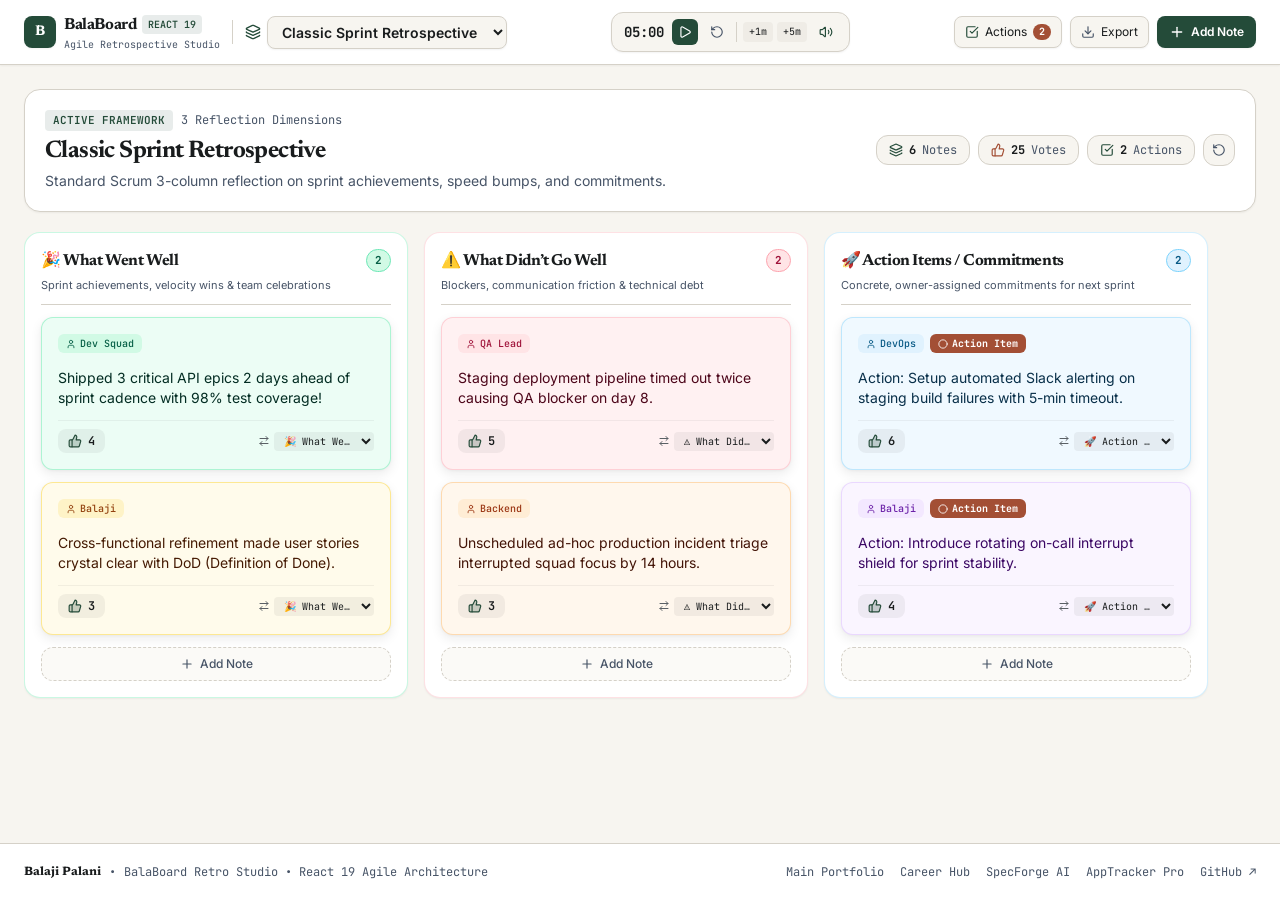
==== commit ca9af578: "perf(a11y-seo): achieve 100/100/100 accessibility, best practices, and SEO with high contrast, aria-" ====
--- a/retro-studio/index.html
+++ b/retro-studio/index.html
@@ -5,6 +5,8 @@
     <meta name="viewport" content="width=device-width, initial-scale=1.0" />
     <title>BalaBoard Retro Studio • Enterprise Agile Retrospective Canvas</title>
     <meta name="description" content="High-craft agile retrospective canvas with 8 sprint frameworks (Sailboat, 4Ls, DAKI, Mad/Sad/Glad), interactive sticky notes, dot voting, sprint timer chimes, and 1-click Jira export." />
+    <link rel="icon" type="image/svg+xml" href="favicon.svg" />
+    <link rel="alternate icon" href="favicon.ico" />
     
     <!-- OpenGraph / Social Cards -->
     <meta property="og:type" content="website" />
@@ -21,8 +23,8 @@
     <link rel="preconnect" href="https://fonts.googleapis.com" />
     <link rel="preconnect" href="https://fonts.gstatic.com" crossorigin />
     <link href="https://fonts.googleapis.com/css2?family=Inter:wght@400;500;600;700&family=JetBrains+Mono:wght@400;500;600&family=Newsreader:ital,opsz,wght@0,6..72,400;0,6..72,500;0,6..72,600;1,6..72,400&display=swap" rel="stylesheet" />
-    <script type="module" crossorigin src="./assets/index-Beeuv8_q.js"></script>
-    <link rel="stylesheet" crossorigin href="./assets/index-DoCYtnZL.css">
+    <script type="module" crossorigin src="./assets/index-DRJ3fFBu.js"></script>
+    <link rel="stylesheet" crossorigin href="./assets/index-DRb2WwiK.css">
   </head>
   <body class="bg-canvas text-ink antialiased selection:bg-forest/15 selection:text-forest overflow-x-hidden min-h-screen flex flex-col">
     <div id="root" class="flex-1 flex flex-col"></div>
--- a/retro-studio/assets/index-DRb2WwiK.css
+++ b/retro-studio/assets/index-DRb2WwiK.css
@@ -0,0 +1 @@
+*,:before,:after{--tw-border-spacing-x: 0;--tw-border-spacing-y: 0;--tw-translate-x: 0;--tw-translate-y: 0;--tw-rotate: 0;--tw-skew-x: 0;--tw-skew-y: 0;--tw-scale-x: 1;--tw-scale-y: 1;--tw-pan-x: ;--tw-pan-y: ;--tw-pinch-zoom: ;--tw-scroll-snap-strictness: proximity;--tw-gradient-from-position: ;--tw-gradient-via-position: ;--tw-gradient-to-position: ;--tw-ordinal: ;--tw-slashed-zero: ;--tw-numeric-figure: ;--tw-numeric-spacing: ;--tw-numeric-fraction: ;--tw-ring-inset: ;--tw-ring-offset-width: 0px;--tw-ring-offset-color: #fff;--tw-ring-color: rgb(59 130 246 / .5);--tw-ring-offset-shadow: 0 0 #0000;--tw-ring-shadow: 0 0 #0000;--tw-shadow: 0 0 #0000;--tw-shadow-colored: 0 0 #0000;--tw-blur: ;--tw-brightness: ;--tw-contrast: ;--tw-grayscale: ;--tw-hue-rotate: ;--tw-invert: ;--tw-saturate: ;--tw-sepia: ;--tw-drop-shadow: ;--tw-backdrop-blur: ;--tw-backdrop-brightness: ;--tw-backdrop-contrast: ;--tw-backdrop-grayscale: ;--tw-backdrop-hue-rotate: ;--tw-backdrop-invert: ;--tw-backdrop-opacity: ;--tw-backdrop-saturate: ;--tw-backdrop-sepia: ;--tw-contain-size: ;--tw-contain-layout: ;--tw-contain-paint: ;--tw-contain-style: }::backdrop{--tw-border-spacing-x: 0;--tw-border-spacing-y: 0;--tw-translate-x: 0;--tw-translate-y: 0;--tw-rotate: 0;--tw-skew-x: 0;--tw-skew-y: 0;--tw-scale-x: 1;--tw-scale-y: 1;--tw-pan-x: ;--tw-pan-y: ;--tw-pinch-zoom: ;--tw-scroll-snap-strictness: proximity;--tw-gradient-from-position: ;--tw-gradient-via-position: ;--tw-gradient-to-position: ;--tw-ordinal: ;--tw-slashed-zero: ;--tw-numeric-figure: ;--tw-numeric-spacing: ;--tw-numeric-fraction: ;--tw-ring-inset: ;--tw-ring-offset-width: 0px;--tw-ring-offset-color: #fff;--tw-ring-color: rgb(59 130 246 / .5);--tw-ring-offset-shadow: 0 0 #0000;--tw-ring-shadow: 0 0 #0000;--tw-shadow: 0 0 #0000;--tw-shadow-colored: 0 0 #0000;--tw-blur: ;--tw-brightness: ;--tw-contrast: ;--tw-grayscale: ;--tw-hue-rotate: ;--tw-invert: ;--tw-saturate: ;--tw-sepia: ;--tw-drop-shadow: ;--tw-backdrop-blur: ;--tw-backdrop-brightness: ;--tw-backdrop-contrast: ;--tw-backdrop-grayscale: ;--tw-backdrop-hue-rotate: ;--tw-backdrop-invert: ;--tw-backdrop-opacity: ;--tw-backdrop-saturate: ;--tw-backdrop-sepia: ;--tw-contain-size: ;--tw-contain-layout: ;--tw-contain-paint: ;--tw-contain-style: }*,:before,:after{box-sizing:border-box;border-width:0;border-style:solid;border-color:#e5e7eb}:before,:after{--tw-content: ""}html,:host{line-height:1.5;-webkit-text-size-adjust:100%;-moz-tab-size:4;-o-tab-size:4;tab-size:4;font-family:Inter,system-ui,sans-serif;font-feature-settings:normal;font-variation-settings:normal;-webkit-tap-highlight-color:transparent}body{margin:0;line-height:inherit}hr{height:0;color:inherit;border-top-width:1px}abbr:where([title]){-webkit-text-decoration:underline dotted;text-decoration:underline dotted}h1,h2,h3,h4,h5,h6{font-size:inherit;font-weight:inherit}a{color:inherit;text-decoration:inherit}b,strong{font-weight:bolder}code,kbd,samp,pre{font-family:JetBrains Mono,Menlo,monospace;font-feature-settings:normal;font-variation-settings:normal;font-size:1em}small{font-size:80%}sub,sup{font-size:75%;line-height:0;position:relative;vertical-align:baseline}sub{bottom:-.25em}sup{top:-.5em}table{text-indent:0;border-color:inherit;border-collapse:collapse}button,input,optgroup,select,textarea{font-family:inherit;font-feature-settings:inherit;font-variation-settings:inherit;font-size:100%;font-weight:inherit;line-height:inherit;letter-spacing:inherit;color:inherit;margin:0;padding:0}button,select{text-transform:none}button,input:where([type=button]),input:where([type=reset]),input:where([type=submit]){-webkit-appearance:button;background-color:transparent;background-image:none}:-moz-focusring{outline:auto}:-moz-ui-invalid{box-shadow:none}progress{vertical-align:baseline}::-webkit-inner-spin-button,::-webkit-outer-spin-button{height:auto}[type=search]{-webkit-appearance:textfield;outline-offset:-2px}::-webkit-search-decoration{-webkit-appearance:none}::-webkit-file-upload-button{-webkit-appearance:button;font:inherit}summary{display:list-item}blockquote,dl,dd,h1,h2,h3,h4,h5,h6,hr,figure,p,pre{margin:0}fieldset{margin:0;padding:0}legend{padding:0}ol,ul,menu{list-style:none;margin:0;padding:0}dialog{padding:0}textarea{resize:vertical}input::-moz-placeholder,textarea::-moz-placeholder{opacity:1;color:#9ca3af}input::placeholder,textarea::placeholder{opacity:1;color:#9ca3af}button,[role=button]{cursor:pointer}:disabled{cursor:default}img,svg,video,canvas,audio,iframe,embed,object{display:block;vertical-align:middle}img,video{max-width:100%;height:auto}[hidden]:where(:not([hidden=until-found])){display:none}html,body{margin:0;padding:0;overflow-x:clip}.fixed{position:fixed}.relative{position:relative}.sticky{position:sticky}.inset-0{top:0;right:0;bottom:0;left:0}.top-0{top:0}.z-10{z-index:10}.z-30{z-index:30}.z-50{z-index:50}.mx-auto{margin-left:auto;margin-right:auto}.mb-2{margin-bottom:.5rem}.mb-3{margin-bottom:.75rem}.mt-0\.5{margin-top:.125rem}.mt-1{margin-top:.25rem}.mt-2{margin-top:.5rem}.mt-3{margin-top:.75rem}.mt-8{margin-top:2rem}.flex{display:flex}.inline-flex{display:inline-flex}.grid{display:grid}.hidden{display:none}.h-2{height:.5rem}.h-2\.5{height:.625rem}.h-3{height:.75rem}.h-3\.5{height:.875rem}.h-4{height:1rem}.h-5{height:1.25rem}.h-6{height:1.5rem}.h-7{height:1.75rem}.h-8{height:2rem}.h-full{height:100%}.max-h-\[380px\]{max-height:380px}.max-h-\[90vh\]{max-height:90vh}.min-h-\[160px\]{min-height:160px}.min-h-\[220px\]{min-height:220px}.min-h-screen{min-height:100vh}.w-2\.5{width:.625rem}.w-3{width:.75rem}.w-3\.5{width:.875rem}.w-4{width:1rem}.w-5{width:1.25rem}.w-7{width:1.75rem}.w-8{width:2rem}.w-full{width:100%}.w-px{width:1px}.min-w-0{min-width:0px}.min-w-\[280px\]{min-width:280px}.min-w-full{min-width:100%}.max-w-2xl{max-width:42rem}.max-w-7xl{max-width:80rem}.max-w-\[100px\]{max-width:100px}.max-w-\[170px\]{max-width:170px}.max-w-\[200px\]{max-width:200px}.max-w-full{max-width:100%}.max-w-lg{max-width:32rem}.max-w-md{max-width:28rem}.flex-1{flex:1 1 0%}.shrink-0{flex-shrink:0}.scale-110{--tw-scale-x: 1.1;--tw-scale-y: 1.1;transform:translate(var(--tw-translate-x),var(--tw-translate-y)) rotate(var(--tw-rotate)) skew(var(--tw-skew-x)) skewY(var(--tw-skew-y)) scaleX(var(--tw-scale-x)) scaleY(var(--tw-scale-y))}@keyframes pulse{50%{opacity:.5}}.animate-pulse{animation:pulse 2s cubic-bezier(.4,0,.6,1) infinite}.cursor-grab{cursor:grab}.cursor-pointer{cursor:pointer}.select-none{-webkit-user-select:none;-moz-user-select:none;user-select:none}.select-all{-webkit-user-select:all;-moz-user-select:all;user-select:all}.resize-none{resize:none}.grid-cols-1{grid-template-columns:repeat(1,minmax(0,1fr))}.flex-col{flex-direction:column}.flex-wrap{flex-wrap:wrap}.items-start{align-items:flex-start}.items-center{align-items:center}.justify-end{justify-content:flex-end}.justify-center{justify-content:center}.justify-between{justify-content:space-between}.gap-1{gap:.25rem}.gap-1\.5{gap:.375rem}.gap-2{gap:.5rem}.gap-2\.5{gap:.625rem}.gap-3{gap:.75rem}.gap-4{gap:1rem}.self-start{align-self:flex-start}.overflow-auto{overflow:auto}.overflow-hidden{overflow:hidden}.overflow-x-auto{overflow-x:auto}.overflow-y-auto{overflow-y:auto}.overflow-x-hidden{overflow-x:hidden}.truncate{overflow:hidden;text-overflow:ellipsis;white-space:nowrap}.whitespace-pre{white-space:pre}.whitespace-pre-wrap{white-space:pre-wrap}.rounded{border-radius:.25rem}.rounded-2xl{border-radius:1rem}.rounded-full{border-radius:9999px}.rounded-lg{border-radius:.5rem}.rounded-md{border-radius:.375rem}.rounded-xl{border-radius:.75rem}.border{border-width:1px}.border-2{border-width:2px}.border-b{border-bottom-width:1px}.border-l{border-left-width:1px}.border-t{border-top-width:1px}.border-dashed{border-style:dashed}.border-none{border-style:none}.border-amber-200\/60{border-color:#fde68a99}.border-amber-200\/90{border-color:#fde68ae6}.border-amber-300{--tw-border-opacity: 1;border-color:rgb(252 211 77 / var(--tw-border-opacity, 1))}.border-black\/10{border-color:#0000001a}.border-black\/5{border-color:#0000000d}.border-emerald-200\/60{border-color:#a7f3d099}.border-emerald-200\/90{border-color:#a7f3d0e6}.border-emerald-300{--tw-border-opacity: 1;border-color:rgb(110 231 183 / var(--tw-border-opacity, 1))}.border-orange-200\/90{border-color:#fed7aae6}.border-purple-200\/60{border-color:#e9d5ff99}.border-purple-200\/90{border-color:#e9d5ffe6}.border-purple-300{--tw-border-opacity: 1;border-color:rgb(216 180 254 / var(--tw-border-opacity, 1))}.border-rose-200\/60{border-color:#fecdd399}.border-rose-200\/90{border-color:#fecdd3e6}.border-rose-300{--tw-border-opacity: 1;border-color:rgb(253 164 175 / var(--tw-border-opacity, 1))}.border-sand-border{--tw-border-opacity: 1;border-color:rgb(213 209 200 / var(--tw-border-opacity, 1))}.border-sky-200\/60{border-color:#bae6fd99}.border-sky-200\/90{border-color:#bae6fde6}.border-sky-300{--tw-border-opacity: 1;border-color:rgb(125 211 252 / var(--tw-border-opacity, 1))}.border-slate-200\/60{border-color:#e2e8f099}.border-slate-300{--tw-border-opacity: 1;border-color:rgb(203 213 225 / var(--tw-border-opacity, 1))}.bg-amber-100{--tw-bg-opacity: 1;background-color:rgb(254 243 199 / var(--tw-bg-opacity, 1))}.bg-amber-50{--tw-bg-opacity: 1;background-color:rgb(255 251 235 / var(--tw-bg-opacity, 1))}.bg-amber-500\/5{background-color:#f59e0b0d}.bg-black\/5{background-color:#0000000d}.bg-canvas{--tw-bg-opacity: 1;background-color:rgb(247 245 240 / var(--tw-bg-opacity, 1))}.bg-canvas-warm{--tw-bg-opacity: 1;background-color:rgb(239 236 230 / var(--tw-bg-opacity, 1))}.bg-canvas-warm\/50{background-color:#efece680}.bg-canvas\/40{background-color:#f7f5f066}.bg-canvas\/50{background-color:#f7f5f080}.bg-canvas\/70{background-color:#f7f5f0b3}.bg-card{--tw-bg-opacity: 1;background-color:rgb(255 255 255 / var(--tw-bg-opacity, 1))}.bg-card\/95{background-color:#fffffff2}.bg-emerald-100{--tw-bg-opacity: 1;background-color:rgb(209 250 229 / var(--tw-bg-opacity, 1))}.bg-emerald-50{--tw-bg-opacity: 1;background-color:rgb(236 253 245 / var(--tw-bg-opacity, 1))}.bg-emerald-500\/5{background-color:#10b9810d}.bg-forest{--tw-bg-opacity: 1;background-color:rgb(36 75 57 / var(--tw-bg-opacity, 1))}.bg-forest\/10{background-color:#244b391a}.bg-ink\/50{background-color:#191c1d80}.bg-ink\/60{background-color:#191c1d99}.bg-orange-100{--tw-bg-opacity: 1;background-color:rgb(255 237 213 / var(--tw-bg-opacity, 1))}.bg-orange-50{--tw-bg-opacity: 1;background-color:rgb(255 247 237 / var(--tw-bg-opacity, 1))}.bg-purple-100{--tw-bg-opacity: 1;background-color:rgb(243 232 255 / var(--tw-bg-opacity, 1))}.bg-purple-50{--tw-bg-opacity: 1;background-color:rgb(250 245 255 / var(--tw-bg-opacity, 1))}.bg-purple-500\/5{background-color:#a855f70d}.bg-rose-100{--tw-bg-opacity: 1;background-color:rgb(255 228 230 / var(--tw-bg-opacity, 1))}.bg-rose-50{--tw-bg-opacity: 1;background-color:rgb(255 241 242 / var(--tw-bg-opacity, 1))}.bg-rose-500\/5{background-color:#f43f5e0d}.bg-sand{--tw-bg-opacity: 1;background-color:rgb(232 229 223 / var(--tw-bg-opacity, 1))}.bg-sand-border{--tw-bg-opacity: 1;background-color:rgb(213 209 200 / var(--tw-bg-opacity, 1))}.bg-sky-100{--tw-bg-opacity: 1;background-color:rgb(224 242 254 / var(--tw-bg-opacity, 1))}.bg-sky-50{--tw-bg-opacity: 1;background-color:rgb(240 249 255 / var(--tw-bg-opacity, 1))}.bg-sky-500\/5{background-color:#0ea5e90d}.bg-slate-100{--tw-bg-opacity: 1;background-color:rgb(241 245 249 / var(--tw-bg-opacity, 1))}.bg-slate-500\/5{background-color:#64748b0d}.bg-terracotta{--tw-bg-opacity: 1;background-color:rgb(163 79 53 / var(--tw-bg-opacity, 1))}.bg-white{--tw-bg-opacity: 1;background-color:rgb(255 255 255 / var(--tw-bg-opacity, 1))}.fill-forest{fill:#244b39}.fill-forest\/20{fill:#244b3933}.p-1{padding:.25rem}.p-2{padding:.5rem}.p-2\.5{padding:.625rem}.p-3{padding:.75rem}.p-4{padding:1rem}.p-5{padding:1.25rem}.p-6{padding:1.5rem}.p-8{padding:2rem}.px-1\.5{padding-left:.375rem;padding-right:.375rem}.px-2{padding-left:.5rem;padding-right:.5rem}.px-2\.5{padding-left:.625rem;padding-right:.625rem}.px-3{padding-left:.75rem;padding-right:.75rem}.px-3\.5{padding-left:.875rem;padding-right:.875rem}.px-4{padding-left:1rem;padding-right:1rem}.py-0\.5{padding-top:.125rem;padding-bottom:.125rem}.py-1{padding-top:.25rem;padding-bottom:.25rem}.py-1\.5{padding-top:.375rem;padding-bottom:.375rem}.py-2{padding-top:.5rem;padding-bottom:.5rem}.py-2\.5{padding-top:.625rem;padding-bottom:.625rem}.py-3{padding-top:.75rem;padding-bottom:.75rem}.py-4{padding-top:1rem;padding-bottom:1rem}.py-5{padding-top:1.25rem;padding-bottom:1.25rem}.pb-3{padding-bottom:.75rem}.pb-4{padding-bottom:1rem}.pl-1\.5{padding-left:.375rem}.pt-1{padding-top:.25rem}.pt-2{padding-top:.5rem}.text-center{text-align:center}.font-mono{font-family:JetBrains Mono,Menlo,monospace}.font-sans{font-family:Inter,system-ui,sans-serif}.font-serif{font-family:Newsreader,Georgia,serif}.text-\[10px\]{font-size:10px}.text-\[11px\]{font-size:11px}.text-base{font-size:1rem;line-height:1.5rem}.text-lg{font-size:1.125rem;line-height:1.75rem}.text-sm{font-size:.875rem;line-height:1.25rem}.text-xl{font-size:1.25rem;line-height:1.75rem}.text-xs{font-size:.75rem;line-height:1rem}.font-bold{font-weight:700}.font-medium{font-weight:500}.font-semibold{font-weight:600}.uppercase{text-transform:uppercase}.tabular-nums{--tw-numeric-spacing: tabular-nums;font-variant-numeric:var(--tw-ordinal) var(--tw-slashed-zero) var(--tw-numeric-figure) var(--tw-numeric-spacing) var(--tw-numeric-fraction)}.leading-none{line-height:1}.leading-relaxed{line-height:1.625}.leading-tight{line-height:1.25}.tracking-tight{letter-spacing:-.025em}.text-amber-800{--tw-text-opacity: 1;color:rgb(146 64 14 / var(--tw-text-opacity, 1))}.text-amber-950{--tw-text-opacity: 1;color:rgb(69 26 3 / var(--tw-text-opacity, 1))}.text-emerald-800{--tw-text-opacity: 1;color:rgb(6 95 70 / var(--tw-text-opacity, 1))}.text-emerald-950{--tw-text-opacity: 1;color:rgb(2 44 34 / var(--tw-text-opacity, 1))}.text-forest{--tw-text-opacity: 1;color:rgb(36 75 57 / var(--tw-text-opacity, 1))}.text-ink{--tw-text-opacity: 1;color:rgb(25 28 29 / var(--tw-text-opacity, 1))}.text-ink-muted{--tw-text-opacity: 1;color:rgb(71 84 103 / var(--tw-text-opacity, 1))}.text-ink-subtle{--tw-text-opacity: 1;color:rgb(90 96 101 / var(--tw-text-opacity, 1))}.text-orange-800{--tw-text-opacity: 1;color:rgb(154 52 18 / var(--tw-text-opacity, 1))}.text-orange-950{--tw-text-opacity: 1;color:rgb(67 20 7 / var(--tw-text-opacity, 1))}.text-purple-800{--tw-text-opacity: 1;color:rgb(107 33 168 / var(--tw-text-opacity, 1))}.text-purple-950{--tw-text-opacity: 1;color:rgb(59 7 100 / var(--tw-text-opacity, 1))}.text-rose-800{--tw-text-opacity: 1;color:rgb(159 18 57 / var(--tw-text-opacity, 1))}.text-rose-950{--tw-text-opacity: 1;color:rgb(76 5 25 / var(--tw-text-opacity, 1))}.text-sand-border{--tw-text-opacity: 1;color:rgb(213 209 200 / var(--tw-text-opacity, 1))}.text-sky-800{--tw-text-opacity: 1;color:rgb(7 89 133 / var(--tw-text-opacity, 1))}.text-sky-950{--tw-text-opacity: 1;color:rgb(8 47 73 / var(--tw-text-opacity, 1))}.text-slate-800{--tw-text-opacity: 1;color:rgb(30 41 59 / var(--tw-text-opacity, 1))}.text-terracotta{--tw-text-opacity: 1;color:rgb(163 79 53 / var(--tw-text-opacity, 1))}.text-white{--tw-text-opacity: 1;color:rgb(255 255 255 / var(--tw-text-opacity, 1))}.underline{text-decoration-line:underline}.line-through{text-decoration-line:line-through}.antialiased{-webkit-font-smoothing:antialiased;-moz-osx-font-smoothing:grayscale}.opacity-0{opacity:0}.opacity-60{opacity:.6}.opacity-75{opacity:.75}.shadow-2xl{--tw-shadow: 0 25px 50px -12px rgb(0 0 0 / .25);--tw-shadow-colored: 0 25px 50px -12px var(--tw-shadow-color);box-shadow:var(--tw-ring-offset-shadow, 0 0 #0000),var(--tw-ring-shadow, 0 0 #0000),var(--tw-shadow)}.shadow-sticky{--tw-shadow: 0 4px 12px rgba(25, 28, 29, .08), 0 1px 3px rgba(25, 28, 29, .04);--tw-shadow-colored: 0 4px 12px var(--tw-shadow-color), 0 1px 3px var(--tw-shadow-color);box-shadow:var(--tw-ring-offset-shadow, 0 0 #0000),var(--tw-ring-shadow, 0 0 #0000),var(--tw-shadow)}.shadow-xs{--tw-shadow: 0 1px 2px rgba(25, 28, 29, .05);--tw-shadow-colored: 0 1px 2px var(--tw-shadow-color);box-shadow:var(--tw-ring-offset-shadow, 0 0 #0000),var(--tw-ring-shadow, 0 0 #0000),var(--tw-shadow)}.ring{--tw-ring-offset-shadow: var(--tw-ring-inset) 0 0 0 var(--tw-ring-offset-width) var(--tw-ring-offset-color);--tw-ring-shadow: var(--tw-ring-inset) 0 0 0 calc(3px + var(--tw-ring-offset-width)) var(--tw-ring-color);box-shadow:var(--tw-ring-offset-shadow),var(--tw-ring-shadow),var(--tw-shadow, 0 0 #0000)}.ring-2{--tw-ring-offset-shadow: var(--tw-ring-inset) 0 0 0 var(--tw-ring-offset-width) var(--tw-ring-offset-color);--tw-ring-shadow: var(--tw-ring-inset) 0 0 0 calc(2px + var(--tw-ring-offset-width)) var(--tw-ring-color);box-shadow:var(--tw-ring-offset-shadow),var(--tw-ring-shadow),var(--tw-shadow, 0 0 #0000)}.ring-amber-400{--tw-ring-opacity: 1;--tw-ring-color: rgb(251 191 36 / var(--tw-ring-opacity, 1))}.ring-emerald-400{--tw-ring-opacity: 1;--tw-ring-color: rgb(52 211 153 / var(--tw-ring-opacity, 1))}.ring-orange-400{--tw-ring-opacity: 1;--tw-ring-color: rgb(251 146 60 / var(--tw-ring-opacity, 1))}.ring-purple-400{--tw-ring-opacity: 1;--tw-ring-color: rgb(192 132 252 / var(--tw-ring-opacity, 1))}.ring-rose-400{--tw-ring-opacity: 1;--tw-ring-color: rgb(251 113 133 / var(--tw-ring-opacity, 1))}.ring-sky-400{--tw-ring-opacity: 1;--tw-ring-color: rgb(56 189 248 / var(--tw-ring-opacity, 1))}.ring-offset-2{--tw-ring-offset-width: 2px}.ring-offset-card{--tw-ring-offset-color: #FFFFFF}.filter{filter:var(--tw-blur) var(--tw-brightness) var(--tw-contrast) var(--tw-grayscale) var(--tw-hue-rotate) var(--tw-invert) var(--tw-saturate) var(--tw-sepia) var(--tw-drop-shadow)}.backdrop-blur-md{--tw-backdrop-blur: blur(12px);-webkit-backdrop-filter:var(--tw-backdrop-blur) var(--tw-backdrop-brightness) var(--tw-backdrop-contrast) var(--tw-backdrop-grayscale) var(--tw-backdrop-hue-rotate) var(--tw-backdrop-invert) var(--tw-backdrop-opacity) var(--tw-backdrop-saturate) var(--tw-backdrop-sepia);backdrop-filter:var(--tw-backdrop-blur) var(--tw-backdrop-brightness) var(--tw-backdrop-contrast) var(--tw-backdrop-grayscale) var(--tw-backdrop-hue-rotate) var(--tw-backdrop-invert) var(--tw-backdrop-opacity) var(--tw-backdrop-saturate) var(--tw-backdrop-sepia)}.backdrop-blur-sm{--tw-backdrop-blur: blur(4px);-webkit-backdrop-filter:var(--tw-backdrop-blur) var(--tw-backdrop-brightness) var(--tw-backdrop-contrast) var(--tw-backdrop-grayscale) var(--tw-backdrop-hue-rotate) var(--tw-backdrop-invert) var(--tw-backdrop-opacity) var(--tw-backdrop-saturate) var(--tw-backdrop-sepia);backdrop-filter:var(--tw-backdrop-blur) var(--tw-backdrop-brightness) var(--tw-backdrop-contrast) var(--tw-backdrop-grayscale) var(--tw-backdrop-hue-rotate) var(--tw-backdrop-invert) var(--tw-backdrop-opacity) var(--tw-backdrop-saturate) var(--tw-backdrop-sepia)}.transition-all{transition-property:all;transition-timing-function:cubic-bezier(.4,0,.2,1);transition-duration:.15s}.transition-colors{transition-property:color,background-color,border-color,text-decoration-color,fill,stroke;transition-timing-function:cubic-bezier(.4,0,.2,1);transition-duration:.15s}.transition-opacity{transition-property:opacity;transition-timing-function:cubic-bezier(.4,0,.2,1);transition-duration:.15s}.transition-transform{transition-property:transform;transition-timing-function:cubic-bezier(.4,0,.2,1);transition-duration:.15s}.duration-300{transition-duration:.3s}::-webkit-scrollbar{width:6px;height:6px}::-webkit-scrollbar-track{background:transparent}::-webkit-scrollbar-thumb{background:#55606533;border-radius:9999px}::-webkit-scrollbar-thumb:hover{background:#55606559}.sticky-note{transition:transform .18s cubic-bezier(.16,1,.3,1),box-shadow .18s ease}.sticky-note:hover{transform:translateY(-2px) scale(1.01)}.sticky-note.is-dragging{opacity:.4;transform:scale(.96) rotate(-1deg)}.column-drop-zone.drag-over{outline:2px dashed #244B39;outline-offset:-3px;background-color:#244b390a}.selection\:bg-forest\/15 *::-moz-selection{background-color:#244b3926}.selection\:bg-forest\/15 *::selection{background-color:#244b3926}.selection\:text-forest *::-moz-selection{--tw-text-opacity: 1;color:rgb(36 75 57 / var(--tw-text-opacity, 1))}.selection\:text-forest *::selection{--tw-text-opacity: 1;color:rgb(36 75 57 / var(--tw-text-opacity, 1))}.selection\:bg-forest\/15::-moz-selection{background-color:#244b3926}.selection\:bg-forest\/15::selection{background-color:#244b3926}.selection\:text-forest::-moz-selection{--tw-text-opacity: 1;color:rgb(36 75 57 / var(--tw-text-opacity, 1))}.selection\:text-forest::selection{--tw-text-opacity: 1;color:rgb(36 75 57 / var(--tw-text-opacity, 1))}.placeholder\:text-ink-subtle::-moz-placeholder{--tw-text-opacity: 1;color:rgb(90 96 101 / var(--tw-text-opacity, 1))}.placeholder\:text-ink-subtle::placeholder{--tw-text-opacity: 1;color:rgb(90 96 101 / var(--tw-text-opacity, 1))}.hover\:scale-105:hover{--tw-scale-x: 1.05;--tw-scale-y: 1.05;transform:translate(var(--tw-translate-x),var(--tw-translate-y)) rotate(var(--tw-rotate)) skew(var(--tw-skew-x)) skewY(var(--tw-skew-y)) scaleX(var(--tw-scale-x)) scaleY(var(--tw-scale-y))}.hover\:scale-110:hover{--tw-scale-x: 1.1;--tw-scale-y: 1.1;transform:translate(var(--tw-translate-x),var(--tw-translate-y)) rotate(var(--tw-rotate)) skew(var(--tw-skew-x)) skewY(var(--tw-skew-y)) scaleX(var(--tw-scale-x)) scaleY(var(--tw-scale-y))}.hover\:border-amber-400:hover{--tw-border-opacity: 1;border-color:rgb(251 191 36 / var(--tw-border-opacity, 1))}.hover\:border-emerald-400:hover{--tw-border-opacity: 1;border-color:rgb(52 211 153 / var(--tw-border-opacity, 1))}.hover\:border-forest:hover{--tw-border-opacity: 1;border-color:rgb(36 75 57 / var(--tw-border-opacity, 1))}.hover\:border-orange-400:hover{--tw-border-opacity: 1;border-color:rgb(251 146 60 / var(--tw-border-opacity, 1))}.hover\:border-purple-400:hover{--tw-border-opacity: 1;border-color:rgb(192 132 252 / var(--tw-border-opacity, 1))}.hover\:border-rose-400:hover{--tw-border-opacity: 1;border-color:rgb(251 113 133 / var(--tw-border-opacity, 1))}.hover\:border-sky-400:hover{--tw-border-opacity: 1;border-color:rgb(56 189 248 / var(--tw-border-opacity, 1))}.hover\:bg-black\/10:hover{background-color:#0000001a}.hover\:bg-canvas:hover{--tw-bg-opacity: 1;background-color:rgb(247 245 240 / var(--tw-bg-opacity, 1))}.hover\:bg-canvas-warm:hover{--tw-bg-opacity: 1;background-color:rgb(239 236 230 / var(--tw-bg-opacity, 1))}.hover\:bg-forest-light:hover{--tw-bg-opacity: 1;background-color:rgb(47 94 72 / var(--tw-bg-opacity, 1))}.hover\:bg-sand-border:hover{--tw-bg-opacity: 1;background-color:rgb(213 209 200 / var(--tw-bg-opacity, 1))}.hover\:bg-terracotta-dark:hover{--tw-bg-opacity: 1;background-color:rgb(122 46 25 / var(--tw-bg-opacity, 1))}.hover\:text-forest:hover{--tw-text-opacity: 1;color:rgb(36 75 57 / var(--tw-text-opacity, 1))}.hover\:text-forest-dark:hover{--tw-text-opacity: 1;color:rgb(27 56 43 / var(--tw-text-opacity, 1))}.hover\:text-ink:hover{--tw-text-opacity: 1;color:rgb(25 28 29 / var(--tw-text-opacity, 1))}.hover\:text-rose-600:hover{--tw-text-opacity: 1;color:rgb(225 29 72 / var(--tw-text-opacity, 1))}.hover\:shadow-sticky-hover:hover{--tw-shadow: 0 8px 24px rgba(25, 28, 29, .12), 0 2px 6px rgba(25, 28, 29, .06);--tw-shadow-colored: 0 8px 24px var(--tw-shadow-color), 0 2px 6px var(--tw-shadow-color);box-shadow:var(--tw-ring-offset-shadow, 0 0 #0000),var(--tw-ring-shadow, 0 0 #0000),var(--tw-shadow)}.focus\:outline-none:focus{outline:2px solid transparent;outline-offset:2px}.focus\:ring-1:focus{--tw-ring-offset-shadow: var(--tw-ring-inset) 0 0 0 var(--tw-ring-offset-width) var(--tw-ring-offset-color);--tw-ring-shadow: var(--tw-ring-inset) 0 0 0 calc(1px + var(--tw-ring-offset-width)) var(--tw-ring-color);box-shadow:var(--tw-ring-offset-shadow),var(--tw-ring-shadow),var(--tw-shadow, 0 0 #0000)}.focus\:ring-2:focus{--tw-ring-offset-shadow: var(--tw-ring-inset) 0 0 0 var(--tw-ring-offset-width) var(--tw-ring-offset-color);--tw-ring-shadow: var(--tw-ring-inset) 0 0 0 calc(2px + var(--tw-ring-offset-width)) var(--tw-ring-color);box-shadow:var(--tw-ring-offset-shadow),var(--tw-ring-shadow),var(--tw-shadow, 0 0 #0000)}.focus\:ring-forest:focus{--tw-ring-opacity: 1;--tw-ring-color: rgb(36 75 57 / var(--tw-ring-opacity, 1))}.active\:scale-95:active{--tw-scale-x: .95;--tw-scale-y: .95;transform:translate(var(--tw-translate-x),var(--tw-translate-y)) rotate(var(--tw-rotate)) skew(var(--tw-skew-x)) skewY(var(--tw-skew-y)) scaleX(var(--tw-scale-x)) scaleY(var(--tw-scale-y))}.active\:cursor-grabbing:active{cursor:grabbing}.group:hover .group-hover\:opacity-100{opacity:1}@media(min-width:640px){.sm\:block{display:block}.sm\:inline{display:inline}.sm\:flex{display:flex}.sm\:max-w-\[240px\]{max-width:240px}.sm\:max-w-sm{max-width:24rem}.sm\:grid-cols-2{grid-template-columns:repeat(2,minmax(0,1fr))}.sm\:flex-row{flex-direction:row}.sm\:gap-2{gap:.5rem}.sm\:p-1\.5{padding:.375rem}.sm\:p-4{padding:1rem}.sm\:p-5{padding:1.25rem}.sm\:p-6{padding:1.5rem}.sm\:px-2\.5{padding-left:.625rem;padding-right:.625rem}.sm\:px-3{padding-left:.75rem;padding-right:.75rem}.sm\:px-5{padding-left:1.25rem;padding-right:1.25rem}.sm\:px-6{padding-left:1.5rem;padding-right:1.5rem}.sm\:py-1\.5{padding-top:.375rem;padding-bottom:.375rem}.sm\:py-3{padding-top:.75rem;padding-bottom:.75rem}.sm\:py-6{padding-top:1.5rem;padding-bottom:1.5rem}.sm\:text-2xl{font-size:1.5rem;line-height:2rem}.sm\:text-base{font-size:1rem;line-height:1.5rem}.sm\:text-sm{font-size:.875rem;line-height:1.25rem}}@media(min-width:768px){.md\:block{display:block}.md\:inline{display:inline}.md\:flex-row{flex-direction:row}.md\:items-center{align-items:center}.md\:self-auto{align-self:auto}}@media(min-width:1024px){.lg\:block{display:block}}@media(min-width:1280px){.xl\:flex{display:flex}}
